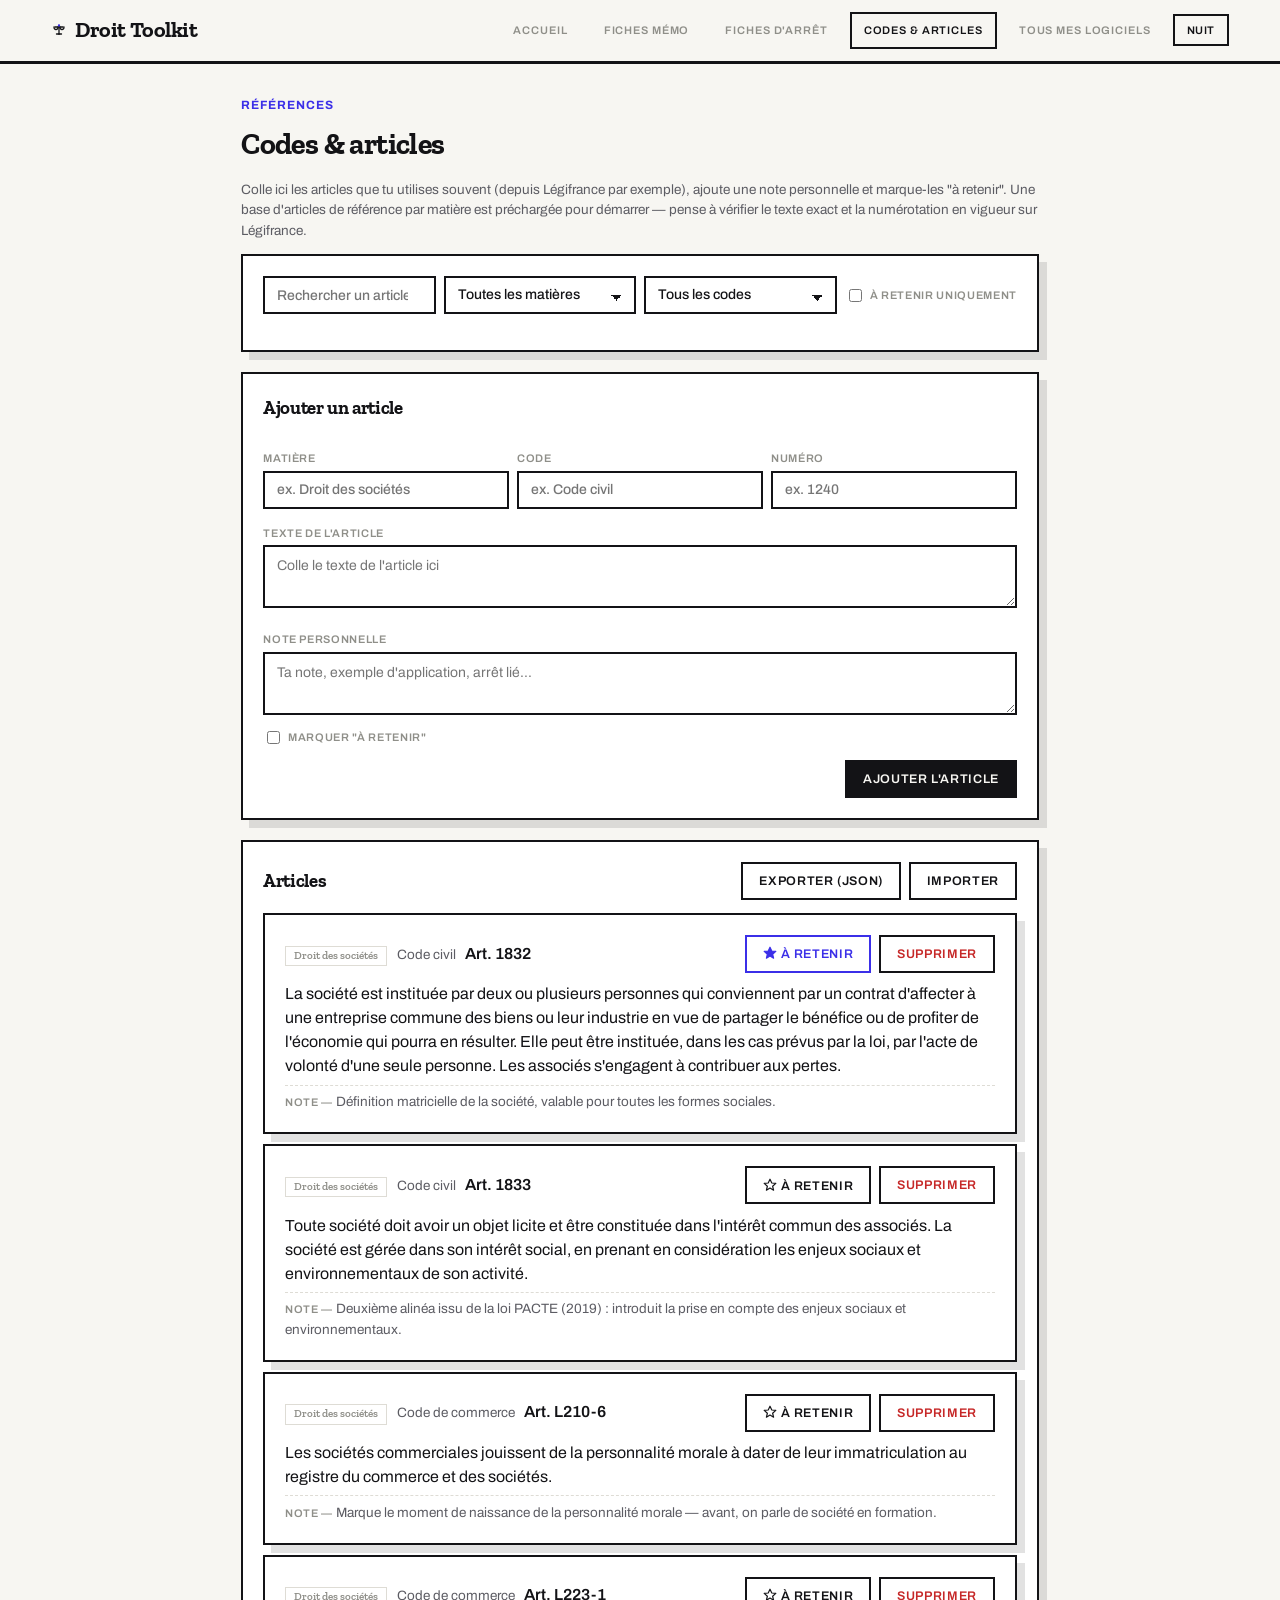
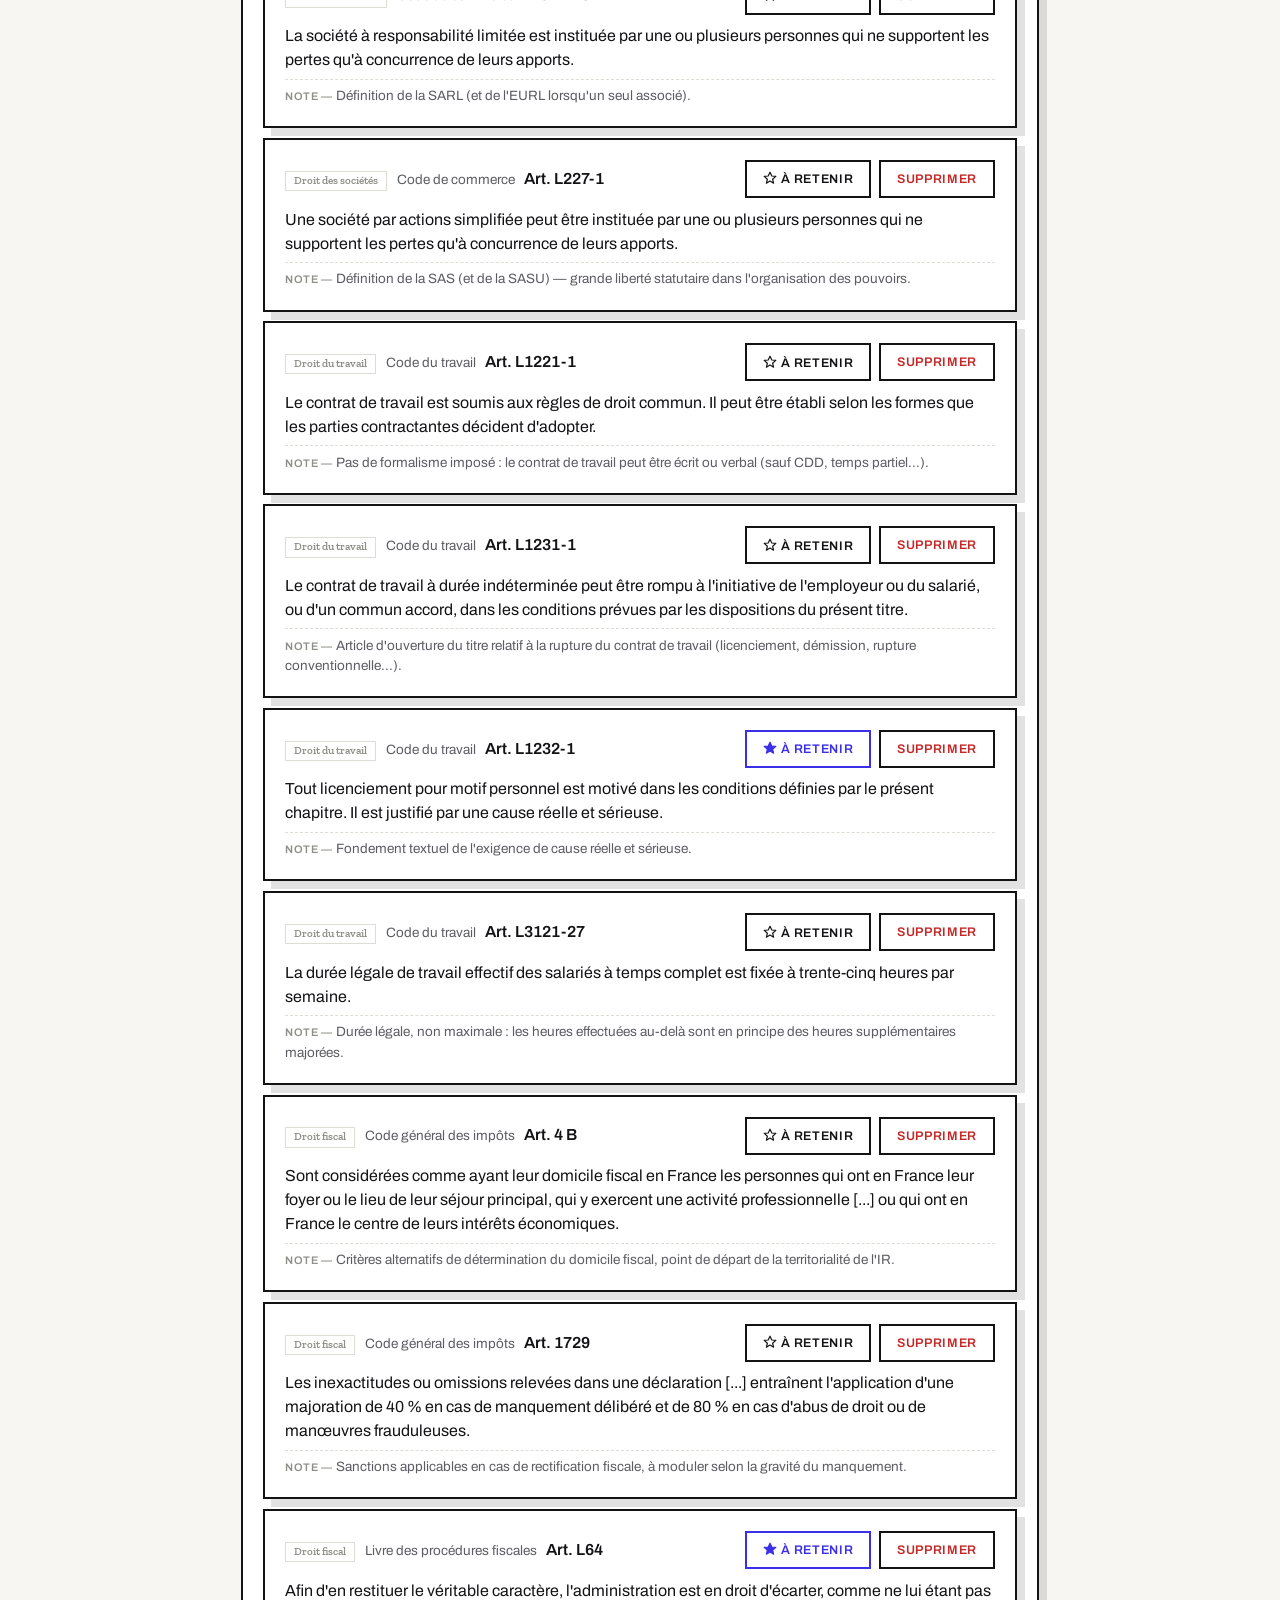
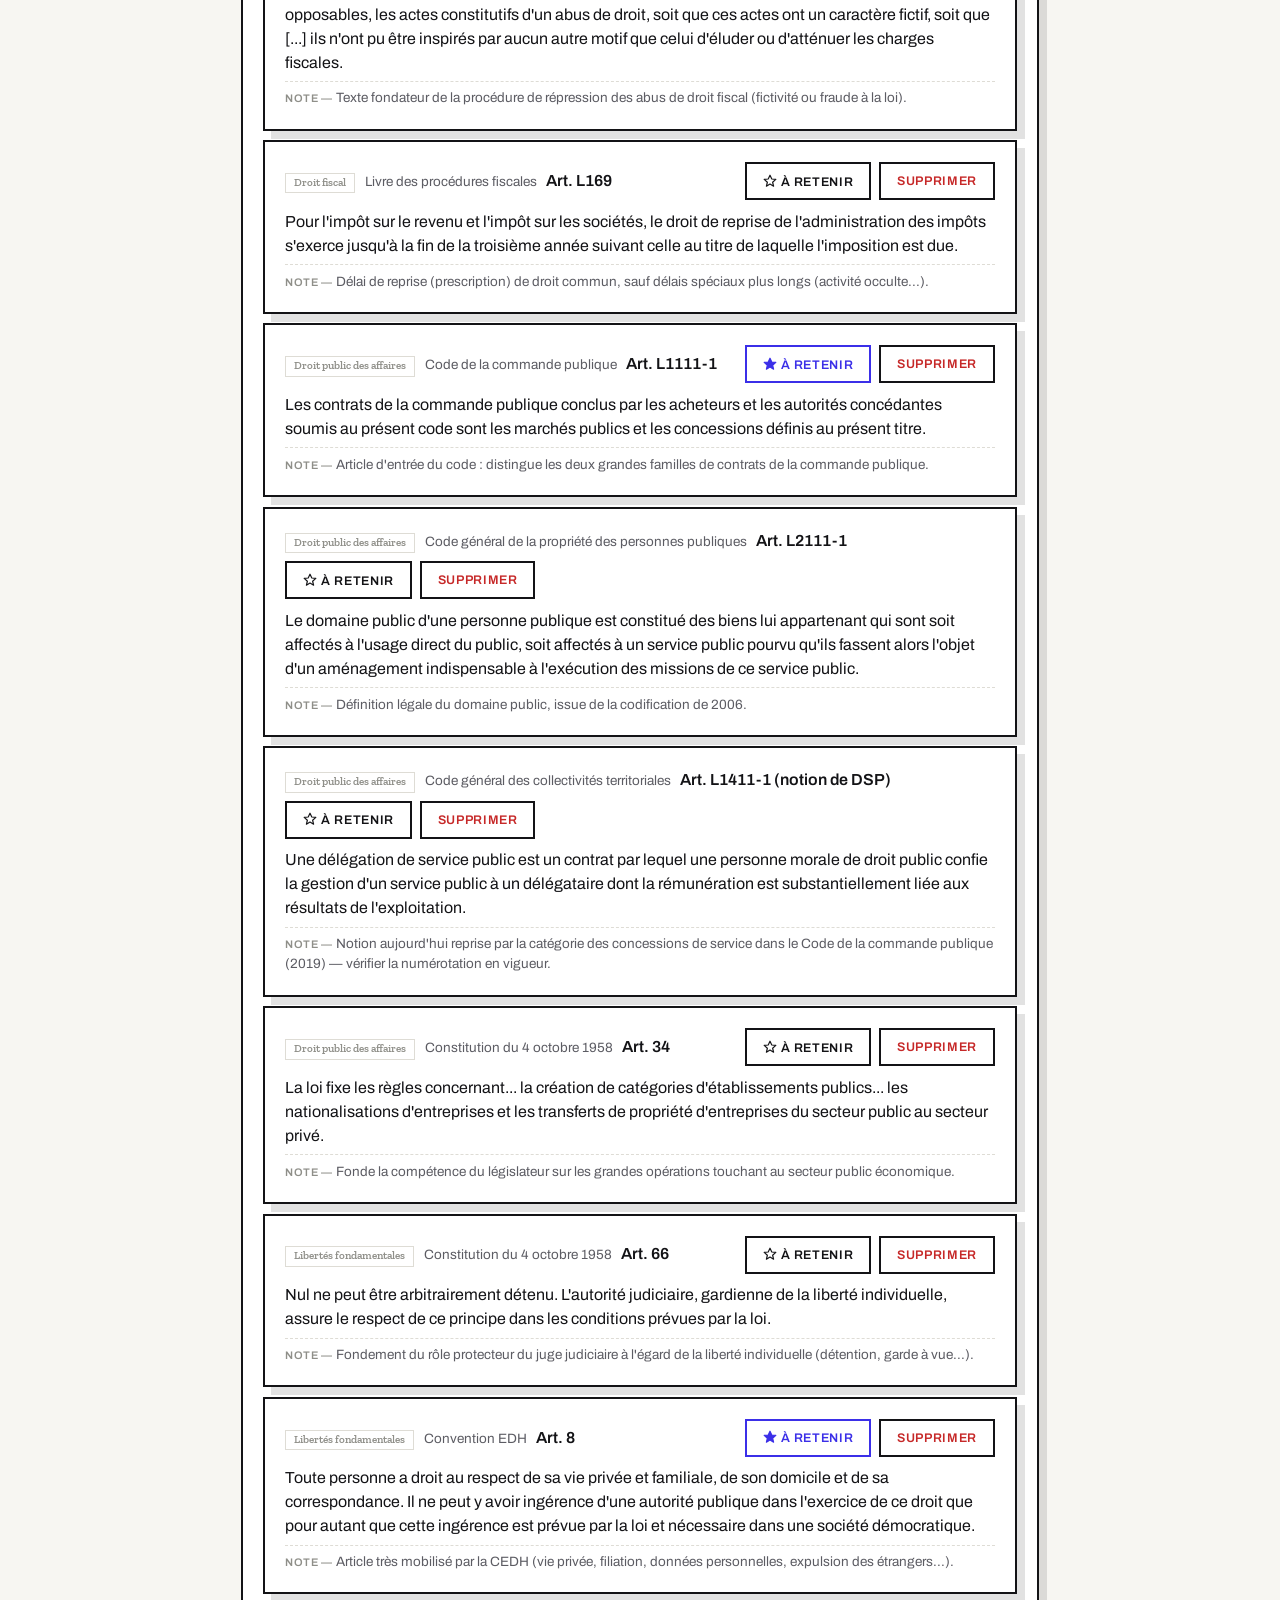
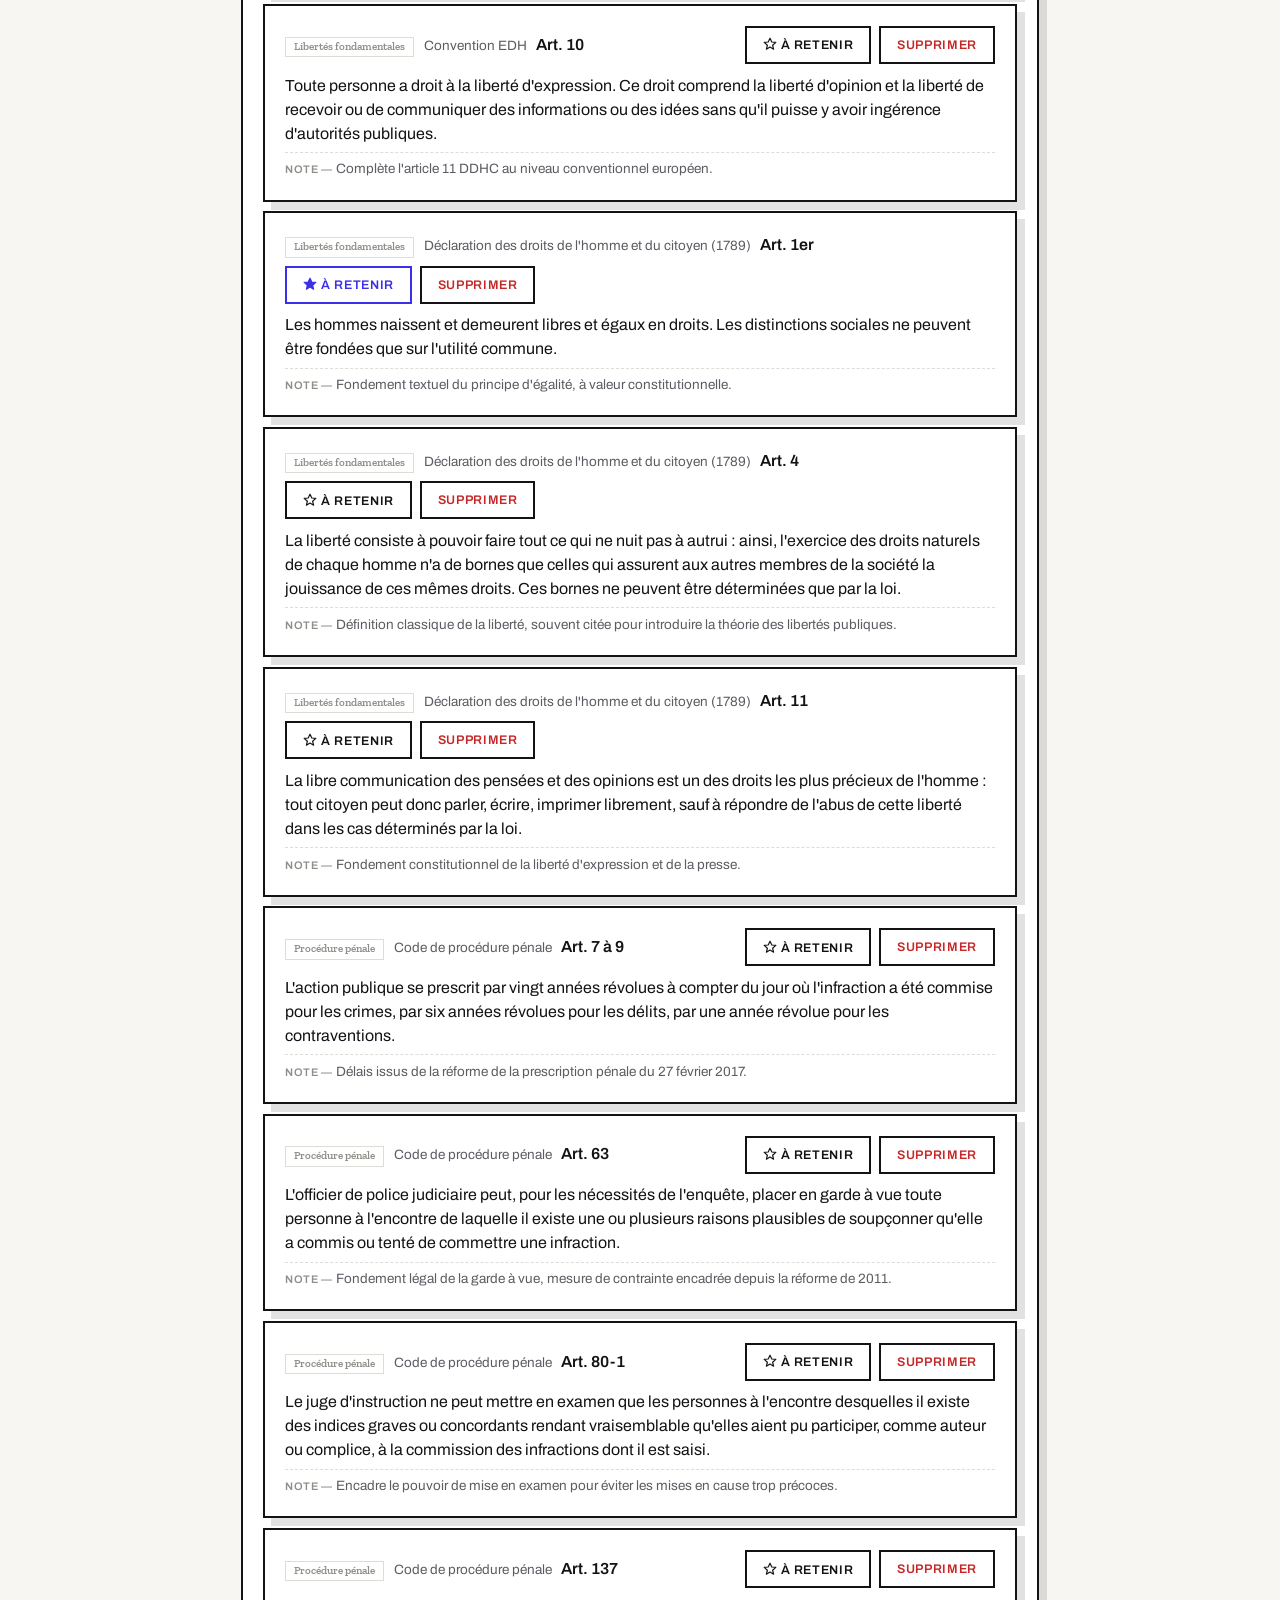
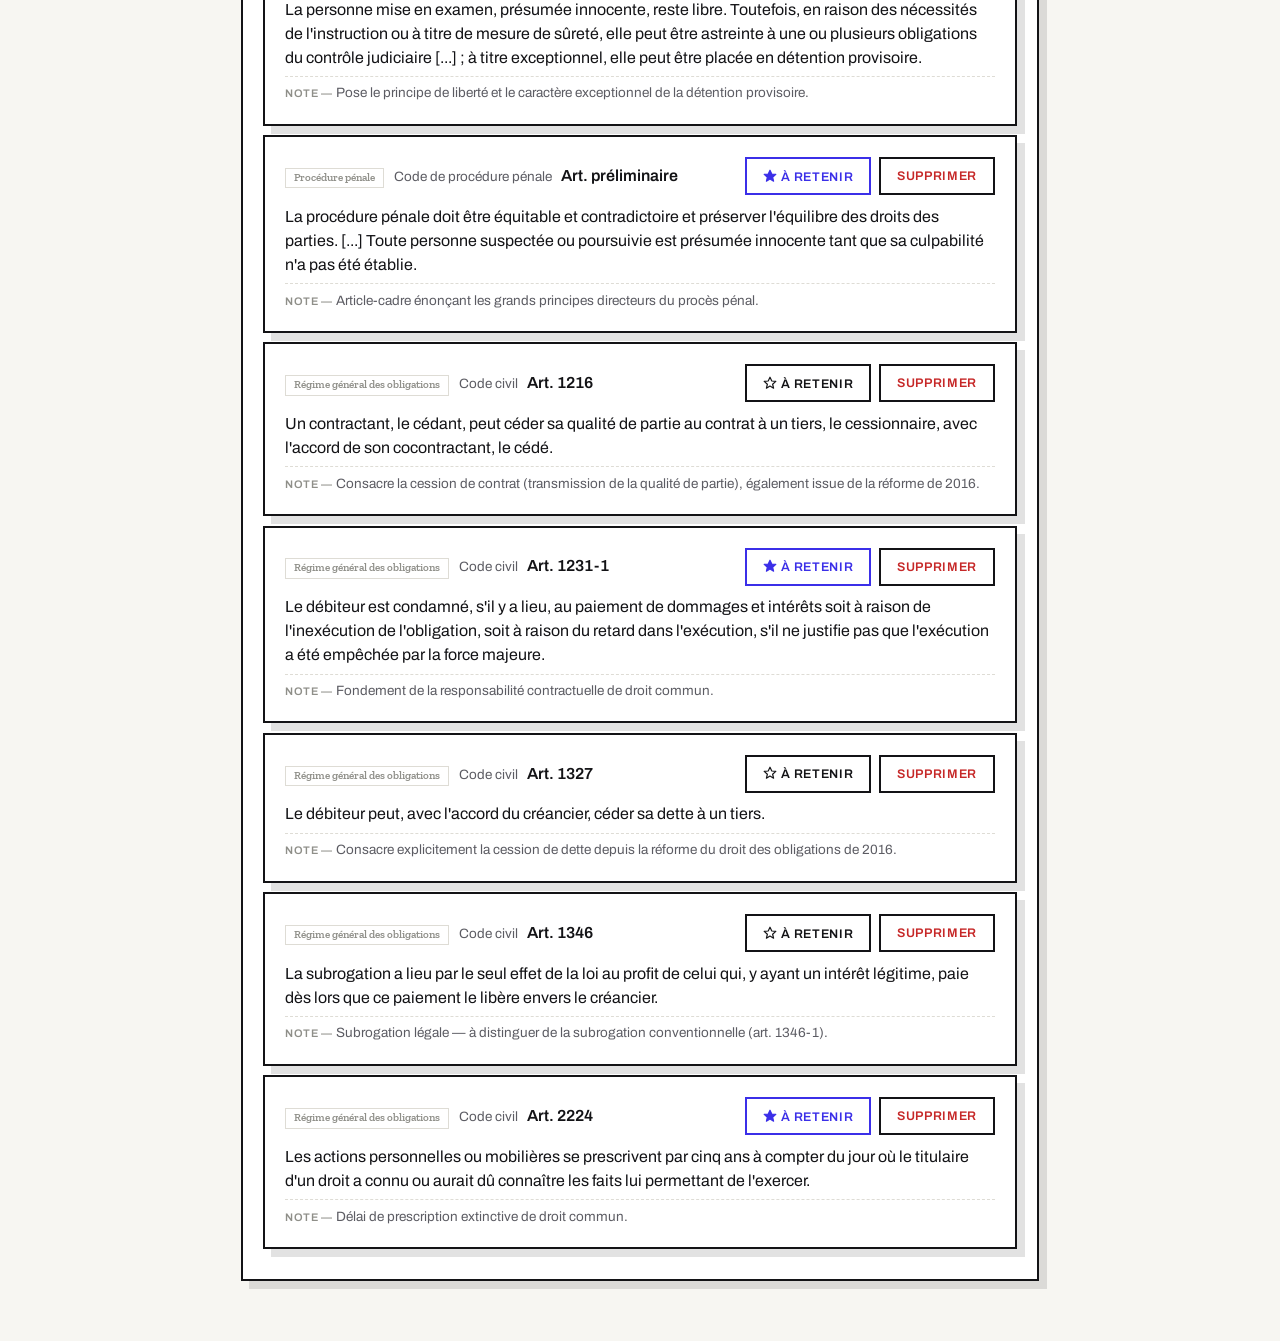
==== codes.html @ 86f628ca "Site statique des outils juridiques (PWA installable) Version web des 6 outils, pensée pour l'ajout " ====
<!doctype html>
<html lang="fr">
<head>
<meta charset="UTF-8">
<title>Codes &amp; articles — Droit Toolkit</title>
<meta name="viewport" content="width=device-width, initial-scale=1">
<link rel="apple-touch-icon" href="icons/icon-180.png">
<meta name="apple-mobile-web-app-capable" content="yes">
<meta name="apple-mobile-web-app-status-bar-style" content="black-translucent">
<meta name="mobile-web-app-capable" content="yes">
<meta name="theme-color" content="#131316">
<link rel="preconnect" href="https://fonts.googleapis.com">
<link rel="preconnect" href="https://fonts.gstatic.com" crossorigin>
<link href="https://fonts.googleapis.com/css2?family=Archivo:wght@400;500;600;700&family=Zilla+Slab:wght@400;500;600;700&display=swap" rel="stylesheet">
<link rel="icon" type="image/svg+xml" href="data:image/svg+xml,%3Csvg%20xmlns%3D%22http%3A%2F%2Fwww.w3.org%2F2000%2Fsvg%22%20viewBox%3D%220%200%2032%2032%22%3E%3Crect%20width%3D%2232%22%20height%3D%2232%22%20rx%3D%228%22%20fill%3D%22%23131316%22%2F%3E%3Cg%20stroke%3D%22%23F7F6F2%22%20stroke-width%3D%221.6%22%20stroke-linecap%3D%22round%22%20fill%3D%22none%22%3E%3Cline%20x1%3D%2216%22%20y1%3D%227%22%20x2%3D%2216%22%20y2%3D%2224%22%2F%3E%3Cline%20x1%3D%228%22%20y1%3D%2210%22%20x2%3D%2224%22%20y2%3D%2210%22%2F%3E%3Cline%20x1%3D%2216%22%20y1%3D%2224%22%20x2%3D%2211%22%20y2%3D%2224%22%2F%3E%3Cline%20x1%3D%2216%22%20y1%3D%2224%22%20x2%3D%2221%22%20y2%3D%2224%22%2F%3E%3Cpath%20d%3D%22M6%2010a4%205%200%200%200%208%200%22%2F%3E%3Cpath%20d%3D%22M18%2010a4%205%200%200%200%208%200%22%2F%3E%3C%2Fg%3E%3Ccircle%20cx%3D%2216%22%20cy%3D%227%22%20r%3D%221.6%22%20fill%3D%22%233B2FE8%22%2F%3E%3C%2Fsvg%3E">
<link rel="stylesheet" href="style.css">
</head>
<body>
<script src="theme.js"></script>
<header class="topnav">
  <a class="brand" href="index.html"><span class="brand-mark" aria-hidden="true"><svg width="16" height="16" viewBox="0 0 32 32"><line x1="16" y1="7" x2="16" y2="24" stroke="currentColor" stroke-width="2.6" stroke-linecap="round"/><line x1="8" y1="10" x2="24" y2="10" stroke="currentColor" stroke-width="2.6" stroke-linecap="round"/><line x1="16" y1="24" x2="11" y2="24" stroke="currentColor" stroke-width="2.6" stroke-linecap="round"/><line x1="16" y1="24" x2="21" y2="24" stroke="currentColor" stroke-width="2.6" stroke-linecap="round"/><path d="M6 10a4 5 0 0 0 8 0" stroke="currentColor" stroke-width="2.6" stroke-linecap="round" fill="none"/><path d="M18 10a4 5 0 0 0 8 0" stroke="currentColor" stroke-width="2.6" stroke-linecap="round" fill="none"/><circle cx="16" cy="7" r="2.3" fill="rgb(59,47,232)"/></svg></span>Droit Toolkit</a>
  <nav>
    <a href="index.html">Accueil</a>
    <a href="flashcards.html">Fiches mémo</a>
    <a href="fiches-arret.html">Fiches d'arrêt</a>
    <a href="codes.html" class="active">Codes &amp; articles</a>
    <a href="Hub.html">Tous mes logiciels</a>
    <button id="theme-toggle" aria-pressed="false">Nuit</button>
  </nav>
</header>
<main>
  <p class="eyebrow">Références</p>
  <h1>Codes &amp; articles</h1>
  <p class="muted">Colle ici les articles que tu utilises souvent (depuis Légifrance par exemple), ajoute une note personnelle et marque-les "à retenir". Une base d'articles de référence par matière est préchargée pour démarrer — pense à vérifier le texte exact et la numérotation en vigueur sur Légifrance.</p>

  <div class="card">
    <div class="toolbar">
      <input type="search" id="searchBox" placeholder="Rechercher un article, un numéro, une note...">
      <select id="filterMatiere"><option value="">Toutes les matières</option></select>
      <select id="filterCode"><option value="">Tous les codes</option></select>
      <label style="display:flex; align-items:center; gap:0.3rem; margin:0;">
        <input type="checkbox" id="filterStar" style="width:auto;"> À retenir uniquement
      </label>
    </div>
  </div>

  <div class="card">
    <h3>Ajouter un article</h3>
    <div class="row">
      <div style="flex:1; min-width:180px;">
        <label for="fMatiere">Matière</label>
        <input type="text" id="fMatiere" list="matiereList" placeholder="ex. Droit des sociétés">
        <datalist id="matiereList"></datalist>
      </div>
      <div style="flex:1; min-width:180px;">
        <label for="fCode">Code</label>
        <input type="text" id="fCode" list="codeList" placeholder="ex. Code civil">
        <datalist id="codeList"></datalist>
      </div>
      <div style="flex:1; min-width:120px;">
        <label for="fNumero">Numéro</label>
        <input type="text" id="fNumero" placeholder="ex. 1240">
      </div>
    </div>
    <label for="fTexte">Texte de l'article</label>
    <textarea id="fTexte" placeholder="Colle le texte de l'article ici"></textarea>
    <label for="fNote">Note personnelle</label>
    <textarea id="fNote" placeholder="Ta note, exemple d'application, arrêt lié..."></textarea>
    <div class="row" style="margin-top:0.4rem;">
      <label style="display:flex; align-items:center; gap:0.3rem; margin:0;">
        <input type="checkbox" id="fStar" style="width:auto;"> Marquer "à retenir"
      </label>
    </div>
    <div class="row end" style="margin-top:0.8rem;">
      <button id="addBtn" class="primary">Ajouter l'article</button>
    </div>
  </div>

  <div class="card">
    <div class="row between">
      <h3 style="margin:0;">Articles</h3>
      <div class="row">
        <button id="exportBtn">Exporter (JSON)</button>
        <button id="importBtn">Importer</button>
        <input type="file" id="importFile" accept="application/json" style="display:none;">
      </div>
    </div>
    <div id="articleList" style="margin-top:0.8rem;"></div>
  </div>
</main>

<script>
const STORAGE_KEY = "droit_codes";

function mkSeedArticle(matiere, code, numero, texte, note, star) {
  return { matiere, code, numero, texte, note, star: !!star };
}

const SEED = [
// Droit public des affaires
mkSeedArticle("Droit public des affaires", "Constitution du 4 octobre 1958", "34",
  "La loi fixe les règles concernant... la création de catégories d'établissements publics... les nationalisations d'entreprises et les transferts de propriété d'entreprises du secteur public au secteur privé.",
  "Fonde la compétence du législateur sur les grandes opérations touchant au secteur public économique.", false),
mkSeedArticle("Droit public des affaires", "Code de la commande publique", "L1111-1",
  "Les contrats de la commande publique conclus par les acheteurs et les autorités concédantes soumis au présent code sont les marchés publics et les concessions définis au présent titre.",
  "Article d'entrée du code : distingue les deux grandes familles de contrats de la commande publique.", true),
mkSeedArticle("Droit public des affaires", "Code général des collectivités territoriales", "L1411-1 (notion de DSP)",
  "Une délégation de service public est un contrat par lequel une personne morale de droit public confie la gestion d'un service public à un délégataire dont la rémunération est substantiellement liée aux résultats de l'exploitation.",
  "Notion aujourd'hui reprise par la catégorie des concessions de service dans le Code de la commande publique (2019) — vérifier la numérotation en vigueur.", false),
mkSeedArticle("Droit public des affaires", "Code général de la propriété des personnes publiques", "L2111-1",
  "Le domaine public d'une personne publique est constitué des biens lui appartenant qui sont soit affectés à l'usage direct du public, soit affectés à un service public pourvu qu'ils fassent alors l'objet d'un aménagement indispensable à l'exécution des missions de ce service public.",
  "Définition légale du domaine public, issue de la codification de 2006.", false),

// Droit des sociétés
mkSeedArticle("Droit des sociétés", "Code civil", "1832",
  "La société est instituée par deux ou plusieurs personnes qui conviennent par un contrat d'affecter à une entreprise commune des biens ou leur industrie en vue de partager le bénéfice ou de profiter de l'économie qui pourra en résulter. Elle peut être instituée, dans les cas prévus par la loi, par l'acte de volonté d'une seule personne. Les associés s'engagent à contribuer aux pertes.",
  "Définition matricielle de la société, valable pour toutes les formes sociales.", true),
mkSeedArticle("Droit des sociétés", "Code civil", "1833",
  "Toute société doit avoir un objet licite et être constituée dans l'intérêt commun des associés. La société est gérée dans son intérêt social, en prenant en considération les enjeux sociaux et environnementaux de son activité.",
  "Deuxième alinéa issu de la loi PACTE (2019) : introduit la prise en compte des enjeux sociaux et environnementaux.", false),
mkSeedArticle("Droit des sociétés", "Code de commerce", "L210-6",
  "Les sociétés commerciales jouissent de la personnalité morale à dater de leur immatriculation au registre du commerce et des sociétés.",
  "Marque le moment de naissance de la personnalité morale — avant, on parle de société en formation.", false),
mkSeedArticle("Droit des sociétés", "Code de commerce", "L223-1",
  "La société à responsabilité limitée est instituée par une ou plusieurs personnes qui ne supportent les pertes qu'à concurrence de leurs apports.",
  "Définition de la SARL (et de l'EURL lorsqu'un seul associé).", false),
mkSeedArticle("Droit des sociétés", "Code de commerce", "L227-1",
  "Une société par actions simplifiée peut être instituée par une ou plusieurs personnes qui ne supportent les pertes qu'à concurrence de leurs apports.",
  "Définition de la SAS (et de la SASU) — grande liberté statutaire dans l'organisation des pouvoirs.", false),

// Droit du travail
mkSeedArticle("Droit du travail", "Code du travail", "L1221-1",
  "Le contrat de travail est soumis aux règles de droit commun. Il peut être établi selon les formes que les parties contractantes décident d'adopter.",
  "Pas de formalisme imposé : le contrat de travail peut être écrit ou verbal (sauf CDD, temps partiel...).", false),
mkSeedArticle("Droit du travail", "Code du travail", "L1231-1",
  "Le contrat de travail à durée indéterminée peut être rompu à l'initiative de l'employeur ou du salarié, ou d'un commun accord, dans les conditions prévues par les dispositions du présent titre.",
  "Article d'ouverture du titre relatif à la rupture du contrat de travail (licenciement, démission, rupture conventionnelle...).", false),
mkSeedArticle("Droit du travail", "Code du travail", "L1232-1",
  "Tout licenciement pour motif personnel est motivé dans les conditions définies par le présent chapitre. Il est justifié par une cause réelle et sérieuse.",
  "Fondement textuel de l'exigence de cause réelle et sérieuse.", true),
mkSeedArticle("Droit du travail", "Code du travail", "L3121-27",
  "La durée légale de travail effectif des salariés à temps complet est fixée à trente-cinq heures par semaine.",
  "Durée légale, non maximale : les heures effectuées au-delà sont en principe des heures supplémentaires majorées.", false),

// Libertés fondamentales
mkSeedArticle("Libertés fondamentales", "Déclaration des droits de l'homme et du citoyen (1789)", "1er",
  "Les hommes naissent et demeurent libres et égaux en droits. Les distinctions sociales ne peuvent être fondées que sur l'utilité commune.",
  "Fondement textuel du principe d'égalité, à valeur constitutionnelle.", true),
mkSeedArticle("Libertés fondamentales", "Déclaration des droits de l'homme et du citoyen (1789)", "4",
  "La liberté consiste à pouvoir faire tout ce qui ne nuit pas à autrui : ainsi, l'exercice des droits naturels de chaque homme n'a de bornes que celles qui assurent aux autres membres de la société la jouissance de ces mêmes droits. Ces bornes ne peuvent être déterminées que par la loi.",
  "Définition classique de la liberté, souvent citée pour introduire la théorie des libertés publiques.", false),
mkSeedArticle("Libertés fondamentales", "Déclaration des droits de l'homme et du citoyen (1789)", "11",
  "La libre communication des pensées et des opinions est un des droits les plus précieux de l'homme : tout citoyen peut donc parler, écrire, imprimer librement, sauf à répondre de l'abus de cette liberté dans les cas déterminés par la loi.",
  "Fondement constitutionnel de la liberté d'expression et de la presse.", false),
mkSeedArticle("Libertés fondamentales", "Convention EDH", "8",
  "Toute personne a droit au respect de sa vie privée et familiale, de son domicile et de sa correspondance. Il ne peut y avoir ingérence d'une autorité publique dans l'exercice de ce droit que pour autant que cette ingérence est prévue par la loi et nécessaire dans une société démocratique.",
  "Article très mobilisé par la CEDH (vie privée, filiation, données personnelles, expulsion des étrangers...).", true),
mkSeedArticle("Libertés fondamentales", "Convention EDH", "10",
  "Toute personne a droit à la liberté d'expression. Ce droit comprend la liberté d'opinion et la liberté de recevoir ou de communiquer des informations ou des idées sans qu'il puisse y avoir ingérence d'autorités publiques.",
  "Complète l'article 11 DDHC au niveau conventionnel européen.", false),
mkSeedArticle("Libertés fondamentales", "Constitution du 4 octobre 1958", "66",
  "Nul ne peut être arbitrairement détenu. L'autorité judiciaire, gardienne de la liberté individuelle, assure le respect de ce principe dans les conditions prévues par la loi.",
  "Fondement du rôle protecteur du juge judiciaire à l'égard de la liberté individuelle (détention, garde à vue...).", false),

// Procédure pénale
mkSeedArticle("Procédure pénale", "Code de procédure pénale", "préliminaire",
  "La procédure pénale doit être équitable et contradictoire et préserver l'équilibre des droits des parties. [...] Toute personne suspectée ou poursuivie est présumée innocente tant que sa culpabilité n'a pas été établie.",
  "Article-cadre énonçant les grands principes directeurs du procès pénal.", true),
mkSeedArticle("Procédure pénale", "Code de procédure pénale", "63",
  "L'officier de police judiciaire peut, pour les nécessités de l'enquête, placer en garde à vue toute personne à l'encontre de laquelle il existe une ou plusieurs raisons plausibles de soupçonner qu'elle a commis ou tenté de commettre une infraction.",
  "Fondement légal de la garde à vue, mesure de contrainte encadrée depuis la réforme de 2011.", false),
mkSeedArticle("Procédure pénale", "Code de procédure pénale", "80-1",
  "Le juge d'instruction ne peut mettre en examen que les personnes à l'encontre desquelles il existe des indices graves ou concordants rendant vraisemblable qu'elles aient pu participer, comme auteur ou complice, à la commission des infractions dont il est saisi.",
  "Encadre le pouvoir de mise en examen pour éviter les mises en cause trop précoces.", false),
mkSeedArticle("Procédure pénale", "Code de procédure pénale", "137",
  "La personne mise en examen, présumée innocente, reste libre. Toutefois, en raison des nécessités de l'instruction ou à titre de mesure de sûreté, elle peut être astreinte à une ou plusieurs obligations du contrôle judiciaire [...] ; à titre exceptionnel, elle peut être placée en détention provisoire.",
  "Pose le principe de liberté et le caractère exceptionnel de la détention provisoire.", false),
mkSeedArticle("Procédure pénale", "Code de procédure pénale", "7 à 9",
  "L'action publique se prescrit par vingt années révolues à compter du jour où l'infraction a été commise pour les crimes, par six années révolues pour les délits, par une année révolue pour les contraventions.",
  "Délais issus de la réforme de la prescription pénale du 27 février 2017.", false),

// Droit fiscal
mkSeedArticle("Droit fiscal", "Livre des procédures fiscales", "L64",
  "Afin d'en restituer le véritable caractère, l'administration est en droit d'écarter, comme ne lui étant pas opposables, les actes constitutifs d'un abus de droit, soit que ces actes ont un caractère fictif, soit que [...] ils n'ont pu être inspirés par aucun autre motif que celui d'éluder ou d'atténuer les charges fiscales.",
  "Texte fondateur de la procédure de répression des abus de droit fiscal (fictivité ou fraude à la loi).", true),
mkSeedArticle("Droit fiscal", "Code général des impôts", "1729",
  "Les inexactitudes ou omissions relevées dans une déclaration [...] entraînent l'application d'une majoration de 40 % en cas de manquement délibéré et de 80 % en cas d'abus de droit ou de manœuvres frauduleuses.",
  "Sanctions applicables en cas de rectification fiscale, à moduler selon la gravité du manquement.", false),
mkSeedArticle("Droit fiscal", "Livre des procédures fiscales", "L169",
  "Pour l'impôt sur le revenu et l'impôt sur les sociétés, le droit de reprise de l'administration des impôts s'exerce jusqu'à la fin de la troisième année suivant celle au titre de laquelle l'imposition est due.",
  "Délai de reprise (prescription) de droit commun, sauf délais spéciaux plus longs (activité occulte...).", false),
mkSeedArticle("Droit fiscal", "Code général des impôts", "4 B",
  "Sont considérées comme ayant leur domicile fiscal en France les personnes qui ont en France leur foyer ou le lieu de leur séjour principal, qui y exercent une activité professionnelle [...] ou qui ont en France le centre de leurs intérêts économiques.",
  "Critères alternatifs de détermination du domicile fiscal, point de départ de la territorialité de l'IR.", false),

// Régime général des obligations
mkSeedArticle("Régime général des obligations", "Code civil", "1231-1",
  "Le débiteur est condamné, s'il y a lieu, au paiement de dommages et intérêts soit à raison de l'inexécution de l'obligation, soit à raison du retard dans l'exécution, s'il ne justifie pas que l'exécution a été empêchée par la force majeure.",
  "Fondement de la responsabilité contractuelle de droit commun.", true),
mkSeedArticle("Régime général des obligations", "Code civil", "1346",
  "La subrogation a lieu par le seul effet de la loi au profit de celui qui, y ayant un intérêt légitime, paie dès lors que ce paiement le libère envers le créancier.",
  "Subrogation légale — à distinguer de la subrogation conventionnelle (art. 1346-1).", false),
mkSeedArticle("Régime général des obligations", "Code civil", "1327",
  "Le débiteur peut, avec l'accord du créancier, céder sa dette à un tiers.",
  "Consacre explicitement la cession de dette depuis la réforme du droit des obligations de 2016.", false),
mkSeedArticle("Régime général des obligations", "Code civil", "2224",
  "Les actions personnelles ou mobilières se prescrivent par cinq ans à compter du jour où le titulaire d'un droit a connu ou aurait dû connaître les faits lui permettant de l'exercer.",
  "Délai de prescription extinctive de droit commun.", true),
mkSeedArticle("Régime général des obligations", "Code civil", "1216",
  "Un contractant, le cédant, peut céder sa qualité de partie au contrat à un tiers, le cessionnaire, avec l'accord de son cocontractant, le cédé.",
  "Consacre la cession de contrat (transmission de la qualité de partie), également issue de la réforme de 2016.", false),
].map((a, i) => Object.assign({ id: "seed-art-" + i }, a));

const OBSOLETE_SEED_IDS = new Set(["seed-1", "seed-2"]); // ancien jeu d'exemple (Code civil 1240/1103)

function loadArticles() {
  let existing = [];
  try { existing = JSON.parse(localStorage.getItem(STORAGE_KEY)) || []; }
  catch { existing = []; }
  existing = existing.filter(a => !OBSOLETE_SEED_IDS.has(a.id));
  const existingIds = new Set(existing.map(a => a.id));
  const missing = SEED.filter(a => !existingIds.has(a.id));
  return existing.concat(missing);
}
function saveArticles(list) {
  localStorage.setItem(STORAGE_KEY, JSON.stringify(list));
}

let articles = loadArticles();
saveArticles(articles);

function escapeHtml(s) {
  return String(s || "").replace(/[&<>"']/g, c => ({"&":"&amp;","<":"&lt;",">":"&gt;",'"':"&quot;","'":"&#39;"}[c]));
}

function highlight(text, term) {
  const escaped = escapeHtml(text);
  if (!term) return escaped;
  const re = new RegExp("(" + term.replace(/[.*+?^${}()|[\]\\]/g, "\\$&") + ")", "ig");
  return escaped.replace(re, "<mark>$1</mark>");
}

function refreshCodeOptions() {
  const codes = [...new Set(articles.map(a => a.code).filter(Boolean))].sort();
  document.getElementById("codeList").innerHTML = codes.map(c => `<option value="${escapeHtml(c)}">`).join("");
  const sel = document.getElementById("filterCode");
  const cur = sel.value;
  sel.innerHTML = '<option value="">Tous les codes</option>' + codes.map(c => `<option value="${escapeHtml(c)}">${escapeHtml(c)}</option>`).join("");
  sel.value = cur;

  const matieres = [...new Set(articles.map(a => a.matiere).filter(Boolean))].sort();
  document.getElementById("matiereList").innerHTML = matieres.map(m => `<option value="${escapeHtml(m)}">`).join("");
  const selM = document.getElementById("filterMatiere");
  const curM = selM.value;
  selM.innerHTML = '<option value="">Toutes les matières</option>' + matieres.map(m => `<option value="${escapeHtml(m)}">${escapeHtml(m)}</option>`).join("");
  selM.value = curM;
}

document.getElementById("addBtn").addEventListener("click", () => {
  const matiere = document.getElementById("fMatiere").value.trim();
  const code = document.getElementById("fCode").value.trim();
  const numero = document.getElementById("fNumero").value.trim();
  const texte = document.getElementById("fTexte").value.trim();
  if (!code || !numero || !texte) { alert("Merci de remplir le code, le numéro et le texte."); return; }
  articles.push({
    id: crypto.randomUUID(),
    matiere, code, numero, texte,
    note: document.getElementById("fNote").value.trim(),
    star: document.getElementById("fStar").checked
  });
  saveArticles(articles);
  document.getElementById("fNumero").value = "";
  document.getElementById("fTexte").value = "";
  document.getElementById("fNote").value = "";
  document.getElementById("fStar").checked = false;
  refreshCodeOptions();
  renderList();
});

function toggleStar(id) {
  const a = articles.find(x => x.id === id);
  if (a) { a.star = !a.star; saveArticles(articles); renderList(); }
}

function deleteArticle(id) {
  if (!confirm("Supprimer cet article ?")) return;
  articles = articles.filter(a => a.id !== id);
  saveArticles(articles);
  refreshCodeOptions();
  renderList();
}

function renderList() {
  const search = document.getElementById("searchBox").value.trim().toLowerCase();
  const codeFilter = document.getElementById("filterCode").value;
  const matiereFilter = document.getElementById("filterMatiere").value;
  const starOnly = document.getElementById("filterStar").checked;
  const list = document.getElementById("articleList");

  let filtered = articles.filter(a => {
    if (codeFilter && a.code !== codeFilter) return false;
    if (matiereFilter && a.matiere !== matiereFilter) return false;
    if (starOnly && !a.star) return false;
    if (search) {
      const hay = (a.matiere + " " + a.code + " " + a.numero + " " + a.texte + " " + a.note).toLowerCase();
      if (!hay.includes(search)) return false;
    }
    return true;
  });

  filtered.sort((a, b) => (a.matiere || "").localeCompare(b.matiere || "") || (a.code || "").localeCompare(b.code || "") || (a.numero || "").localeCompare(b.numero || "", undefined, {numeric:true}));

  if (filtered.length === 0) {
    list.innerHTML = '<div class="empty-state">Aucun article. Ajoutes-en un ci-dessus.</div>';
    return;
  }

  list.innerHTML = filtered.map(a => `
    <div class="card" style="margin-bottom:0.6rem;">
      <div class="row between">
        <div>
          ${a.matiere ? `<span class="badge">${escapeHtml(a.matiere)}</span>` : ""}
          <span class="muted" style="margin-left:0.4rem;">${escapeHtml(a.code)}</span>
          <strong style="margin-left:0.4rem;">Art. ${escapeHtml(a.numero)}</strong>
        </div>
        <div class="row">
          <button onclick="toggleStar('${a.id}')" title="À retenir" style="${a.star ? "color:rgb(var(--acc));border-color:rgb(var(--acc));" : ""}">
            <svg width="14" height="14" viewBox="0 0 24 24" style="vertical-align:-2px; margin-right:4px;" fill="${a.star ? "currentColor" : "none"}" stroke="currentColor" stroke-width="2" stroke-linejoin="round"><polygon points="12 2 15.09 8.63 22 9.27 16.5 14.14 18.18 21 12 17.27 5.82 21 7.5 14.14 2 9.27 8.91 8.63"/></svg>À retenir
          </button>
          <button class="danger" onclick="deleteArticle('${a.id}')">Supprimer</button>
        </div>
      </div>
      <p style="margin:0.6rem 0 0.2rem;">${highlight(a.texte, search)}</p>
      ${a.note ? `<p class="muted" style="margin:0.4rem 0 0; padding-top:0.4rem; border-top:1px dashed var(--filet);"><strong style="text-transform:uppercase; font-size:11px; letter-spacing:.05em; color:var(--gris);">Note —</strong> ${highlight(a.note, search)}</p>` : ""}
    </div>
  `).join("");
}

document.getElementById("searchBox").addEventListener("input", renderList);
document.getElementById("filterCode").addEventListener("change", renderList);
document.getElementById("filterMatiere").addEventListener("change", renderList);
document.getElementById("filterStar").addEventListener("change", renderList);

document.getElementById("exportBtn").addEventListener("click", () => {
  const blob = new Blob([JSON.stringify(articles, null, 2)], { type: "application/json" });
  const a = document.createElement("a");
  a.href = URL.createObjectURL(blob);
  a.download = "codes-articles-" + new Date().toISOString().slice(0,10) + ".json";
  a.click();
});

document.getElementById("importBtn").addEventListener("click", () => document.getElementById("importFile").click());
document.getElementById("importFile").addEventListener("change", (e) => {
  const file = e.target.files[0];
  if (!file) return;
  const reader = new FileReader();
  reader.onload = () => {
    try {
      const imported = JSON.parse(reader.result);
      if (!Array.isArray(imported)) throw new Error("format invalide");
      const existingIds = new Set(articles.map(a => a.id));
      let added = 0;
      imported.forEach(a => {
        if (a && a.code && a.numero && !existingIds.has(a.id)) {
          articles.push(Object.assign({ id: crypto.randomUUID() }, a));
          added++;
        }
      });
      saveArticles(articles);
      refreshCodeOptions();
      renderList();
      alert(added + " article(s) importé(s).");
    } catch (err) {
      alert("Fichier invalide : " + err.message);
    }
  };
  reader.readAsText(file);
  e.target.value = "";
});

refreshCodeOptions();
renderList();
</script>
</body>
</html>
---- style.css ----
/* ═════════════════════════════════════════════════════════════════════
   Charte graphique Quantième — voir CHARTE-GRAPHIQUE.md
   Aplats francs, coins vifs (aucun border-radius), ombres plates décalées,
   mode sombre en bascule explicite (classe body.sombre, jamais automatique).
   ═════════════════════════════════════════════════════════════════════ */
:root{
  --fond:   #F7F6F2;
  --encre:  #131316;
  --encre-2:#5C5C63;
  --gris:   #8F8F89;
  --filet:  #DEDCD5;
  --carte:  #FFFFFF;
  --alerte: #C62828;
  --succes: #0A7B48;
  --acc: 59,47,232;

  --ech: 1;

  --e1:4px;  --e2:8px;  --e3:12px; --e4:16px;
  --e5:20px; --e6:24px; --e7:32px; --e8:40px;

  --pad-col: 20px;
  --gap: var(--e1);
  --pad: clamp(20px,4vw,64px);
  --h-ctrl: 38px;

  --ombre:       8px 8px 0 rgba(19,19,22,.12);
  --ombre-forte: 12px 12px 0 rgba(19,19,22,.16);

  --slab:"Zilla Slab",Georgia,serif;
  --sans:"Archivo",system-ui,sans-serif;
}

body.sombre{
  --fond:   #131316;
  --encre:  #F4F3EE;
  --encre-2:#A9A9A2;
  --gris:   #7C7C76;
  --filet:  #2C2C31;
  --carte:  #1C1C20;
}

*{box-sizing:border-box}
[hidden]{display:none!important}

body{
  margin:0;background:var(--fond);color:var(--encre);
  font-family:var(--sans);font-size:calc(16px * var(--ech));line-height:1.5;
  -webkit-font-smoothing:antialiased;
  transition:background .15s ease,color .15s ease;
}

::selection{background:var(--encre);color:var(--fond)}
button,input,select,textarea{font-family:inherit}
button,.badge,.tool-num{touch-action:manipulation}
b,strong{font-weight:600}

h1,h2,h3{font-family:var(--slab);font-weight:700;letter-spacing:-.02em;color:var(--encre);margin:0 0 var(--e3)}
h1{font-size:calc(30px * var(--ech))}

/* ═════════════════════════════════════════════════════════════════════
   BARRE SUPÉRIEURE
   ═════════════════════════════════════════════════════════════════════ */
header.topnav{
  display:flex;align-items:center;flex-wrap:wrap;gap:var(--e2) var(--e4);
  padding:var(--e3) var(--pad);border-bottom:3px solid var(--encre);
  background:var(--fond);
}
header.topnav a.brand{
  display:inline-flex;align-items:center;gap:var(--e2);
  font-family:var(--slab);font-weight:700;font-size:calc(22px * var(--ech));letter-spacing:-.02em;
  color:var(--encre);text-decoration:none;line-height:1;
}
header.topnav a.brand:hover{color:rgb(var(--acc))}
.brand-mark{display:inline-flex;align-items:center;justify-content:center;flex:none;color:inherit}
.brand-mark svg{display:block}

header.topnav nav{display:flex;gap:var(--e2);flex-wrap:wrap;margin-left:auto;align-items:center}
header.topnav nav a{
  font-size:calc(11px * var(--ech));font-weight:600;letter-spacing:.08em;text-transform:uppercase;
  color:var(--gris);text-decoration:none;padding:var(--e2) var(--e3);
  border:2px solid transparent;transition:all .15s ease;
}
header.topnav nav a:hover{color:var(--encre)}
header.topnav nav a.active{color:var(--encre);border-color:var(--encre)}

#theme-toggle{height:auto;padding:var(--e2) var(--e3);font-size:calc(11px * var(--ech))}

/* ═════════════════════════════════════════════════════════════════════
   MISE EN PAGE
   ═════════════════════════════════════════════════════════════════════ */
main{max-width:900px;margin:0 auto;padding:var(--e7) var(--pad) var(--e8)}

.card{
  background:var(--carte);border:2px solid var(--encre);
  box-shadow:var(--ombre);
  padding:var(--e5);margin-bottom:var(--e5);
}

.grid-links{display:grid;grid-template-columns:repeat(auto-fit,minmax(240px,1fr));gap:var(--e5);margin-top:var(--e6)}
.grid-links a.tool{
  display:block;background:var(--carte);border:2px solid var(--encre);
  box-shadow:var(--ombre);padding:var(--e5);text-decoration:none;color:var(--encre);
  transition:box-shadow .15s ease,transform .15s ease;
}
.grid-links a.tool:hover{box-shadow:var(--ombre-forte);transform:translate(-2px,-2px)}
.grid-links a.tool h3{color:var(--encre);margin-bottom:var(--e2);display:flex;align-items:center}
.grid-links a.tool:hover h3{color:rgb(var(--acc))}
.grid-links a.tool p{color:var(--encre-2);font-size:calc(13.5px * var(--ech));margin:0}

/* ═════════════════════════════════════════════════════════════════════
   CHAMPS ET CONTRÔLES
   ═════════════════════════════════════════════════════════════════════ */
label{
  display:block;font-size:calc(11px * var(--ech));font-weight:600;letter-spacing:.06em;text-transform:uppercase;
  color:var(--gris);margin:var(--e4) 0 var(--e1);
}

input[type="text"], input[type="date"], input[type="search"], select{
  height:var(--h-ctrl);line-height:calc(var(--h-ctrl) - 4px);
  width:100%;padding:0 var(--e3);
  font-size:calc(14px * var(--ech));font-weight:500;color:var(--encre);
  background:transparent;border:2px solid var(--encre);border-radius:0;
  appearance:none;-webkit-appearance:none;
}
input[type="text"], input[type="date"], input[type="search"]{cursor:text}
select{
  padding-right:var(--e7);cursor:pointer;
  background-image:linear-gradient(45deg,transparent 50%,currentColor 50%),
                   linear-gradient(135deg,currentColor 50%,transparent 50%);
  background-position:calc(100% - 17px) 17px,calc(100% - 12px) 17px;
  background-size:6px 6px;background-repeat:no-repeat;
}
select:hover{background-color:var(--encre);color:var(--fond)}

textarea{
  width:100%;padding:var(--e2) var(--e3);resize:vertical;min-height:4.5em;
  font-size:calc(14px * var(--ech));color:var(--encre);line-height:1.5;
  background:transparent;border:2px solid var(--encre);border-radius:0;
}

input:focus-visible, select:focus-visible, textarea:focus-visible,
input:focus, select:focus, textarea:focus{
  outline:3px solid rgb(var(--acc));outline-offset:2px;
}

/* ═════════════════════════════════════════════════════════════════════
   BOUTONS — .bt / .bt--plein (appliqué directement à <button>)
   ═════════════════════════════════════════════════════════════════════ */
button{
  font-family:var(--sans);
  font-weight:600;font-size:calc(12.5px * var(--ech));letter-spacing:.05em;text-transform:uppercase;
  padding:0 var(--e4);height:var(--h-ctrl);border:2px solid var(--encre);border-radius:0;
  background:transparent;color:var(--encre);cursor:pointer;
  transition:background .15s ease,color .15s ease,border-color .15s ease;
}
button:hover{background:var(--encre);color:var(--fond)}
button:focus-visible{outline:3px solid rgb(var(--acc));outline-offset:2px}

button.primary{background:var(--encre);border-color:var(--encre);color:var(--fond)}
button.primary:hover{background:rgb(var(--acc));border-color:rgb(var(--acc));color:#fff}

button.danger{color:var(--alerte)}
button.danger:hover{background:var(--alerte);border-color:var(--alerte);color:#fff}

button.success{color:var(--succes)}
button.success:hover{background:var(--succes);border-color:var(--succes);color:#fff}

button[disabled]{opacity:.28;cursor:not-allowed}
button[disabled]:hover{background:transparent;color:var(--encre)}

/* ═════════════════════════════════════════════════════════════════════
   DIVERS — badges, groupements, états
   ═════════════════════════════════════════════════════════════════════ */
.row{display:flex;gap:var(--e2);flex-wrap:wrap;align-items:center}
.row.end{justify-content:flex-end}
.row.between{justify-content:space-between}

.badge{
  display:inline-flex;align-items:center;font-family:var(--slab);font-size:calc(11px * var(--ech));font-weight:600;
  padding:1px var(--e2);border:1px solid var(--filet);color:var(--gris);background:transparent;
}

.muted{color:var(--encre-2);font-size:calc(13.5px * var(--ech))}

hr.sep{border:none;border-top:1px solid var(--filet);margin:var(--e4) 0}

mark{background:rgba(var(--acc),.18);color:var(--encre)}

.empty-state{text-align:center;color:var(--gris);padding:var(--e7) var(--e4);font-style:italic}

.toolbar{display:flex;gap:var(--e2);flex-wrap:wrap;margin-bottom:var(--e4);align-items:center}
.toolbar input[type="search"], .toolbar select{width:auto;flex:1;min-width:160px}

/* étiquette au-dessus d'un titre de page */
.eyebrow{
  font-size:calc(12px * var(--ech));font-weight:700;letter-spacing:.08em;text-transform:uppercase;
  color:rgb(var(--acc));margin:0 0 var(--e2);
}

/* pastille numérotée devant un titre d'outil */
.tool-num{
  display:inline-flex;align-items:center;justify-content:center;flex:none;
  width:22px;height:22px;border:1px solid var(--encre);color:var(--encre);
  font-family:var(--sans);font-weight:700;font-size:calc(12px * var(--ech));margin-right:var(--e2);
}

footer.tip{margin-top:var(--e7);color:var(--gris);font-size:calc(12px * var(--ech));text-align:center}

@media (max-width:900px){
  header.topnav{flex-direction:column;align-items:flex-start}
  header.topnav nav{margin-left:0}
}
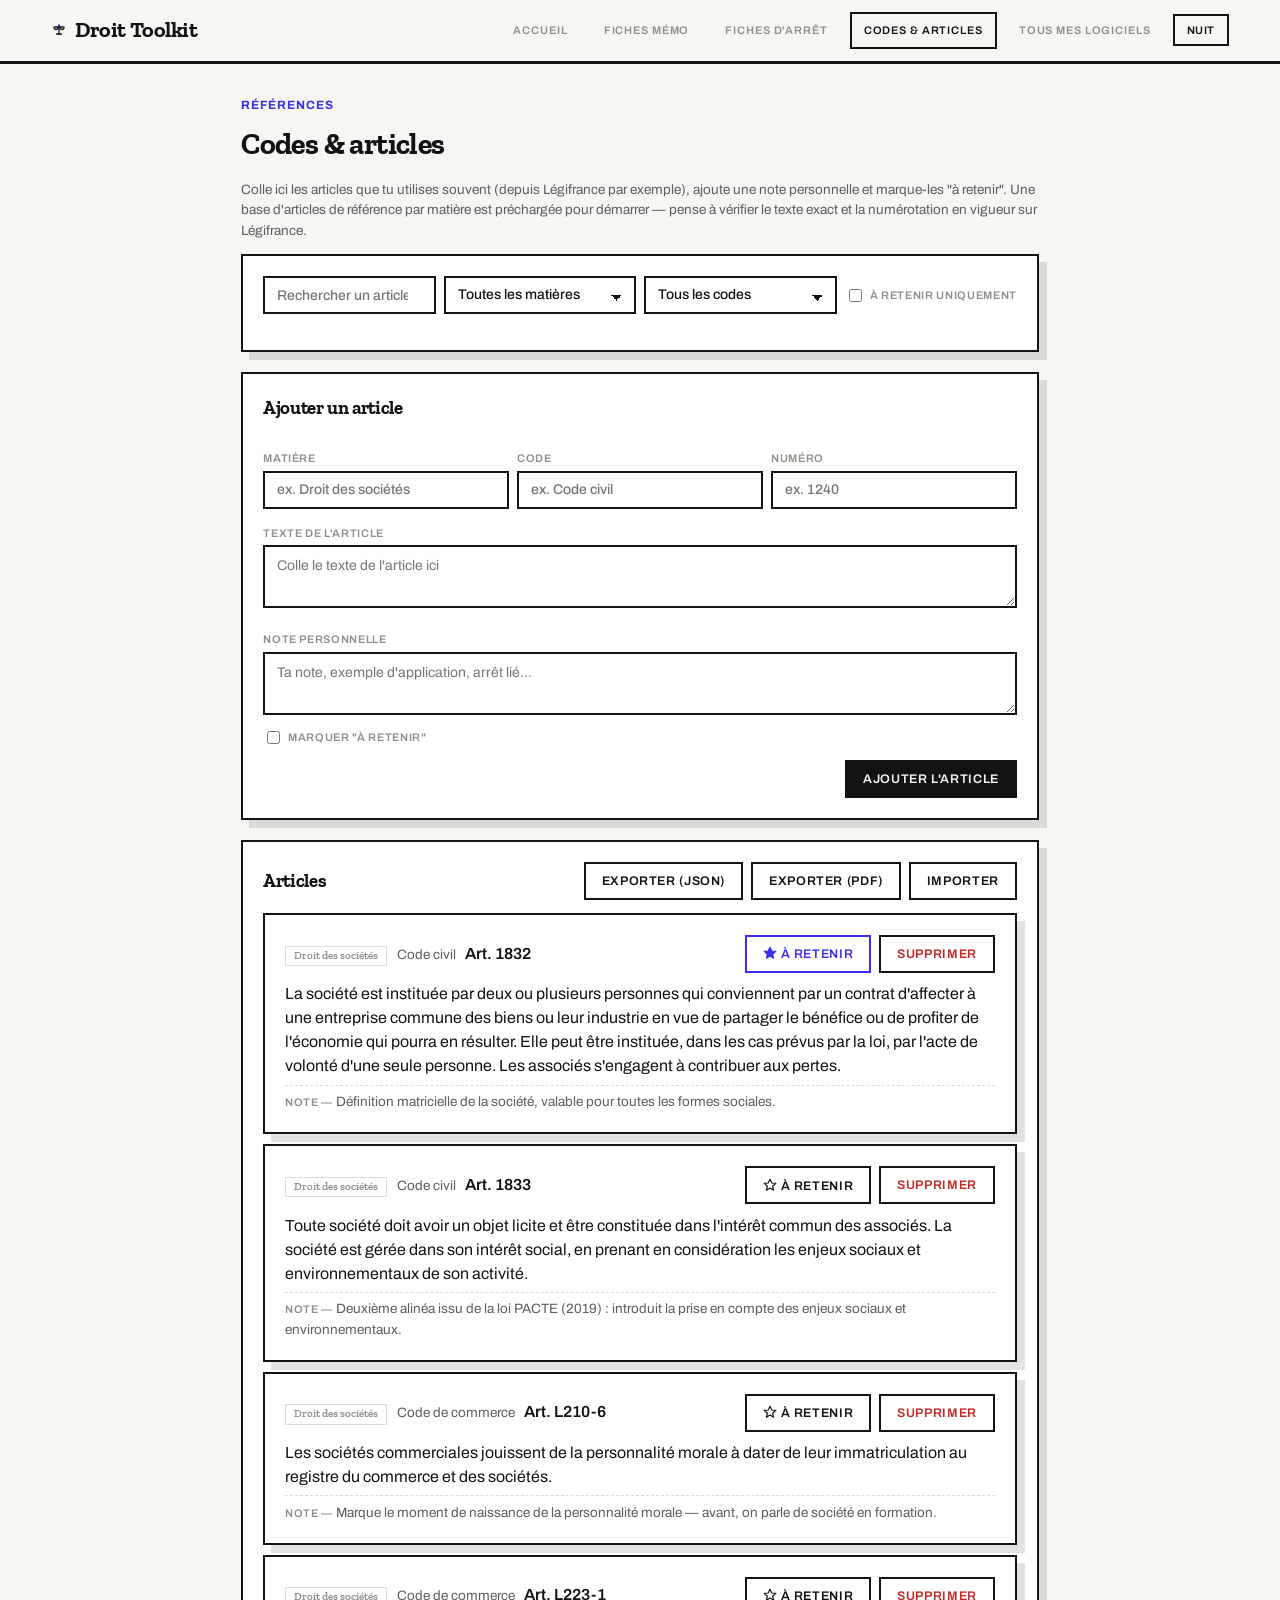
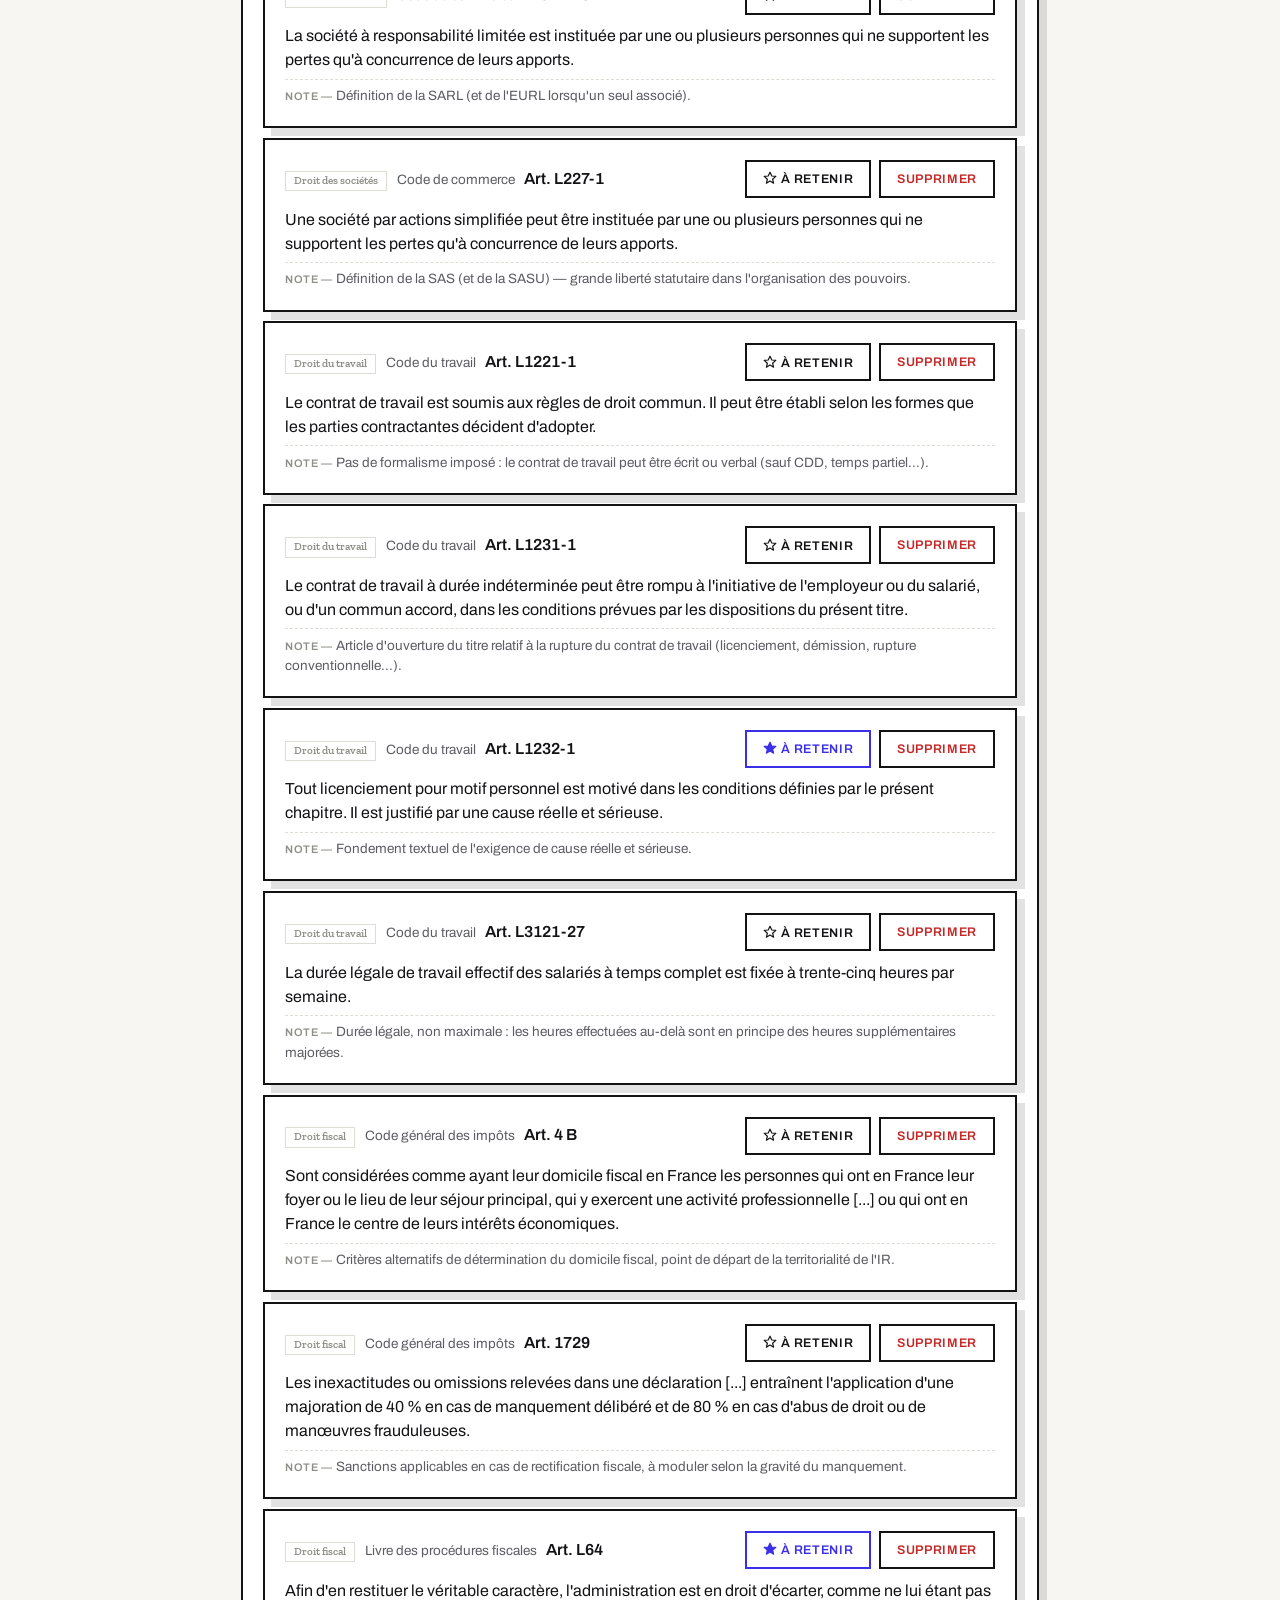
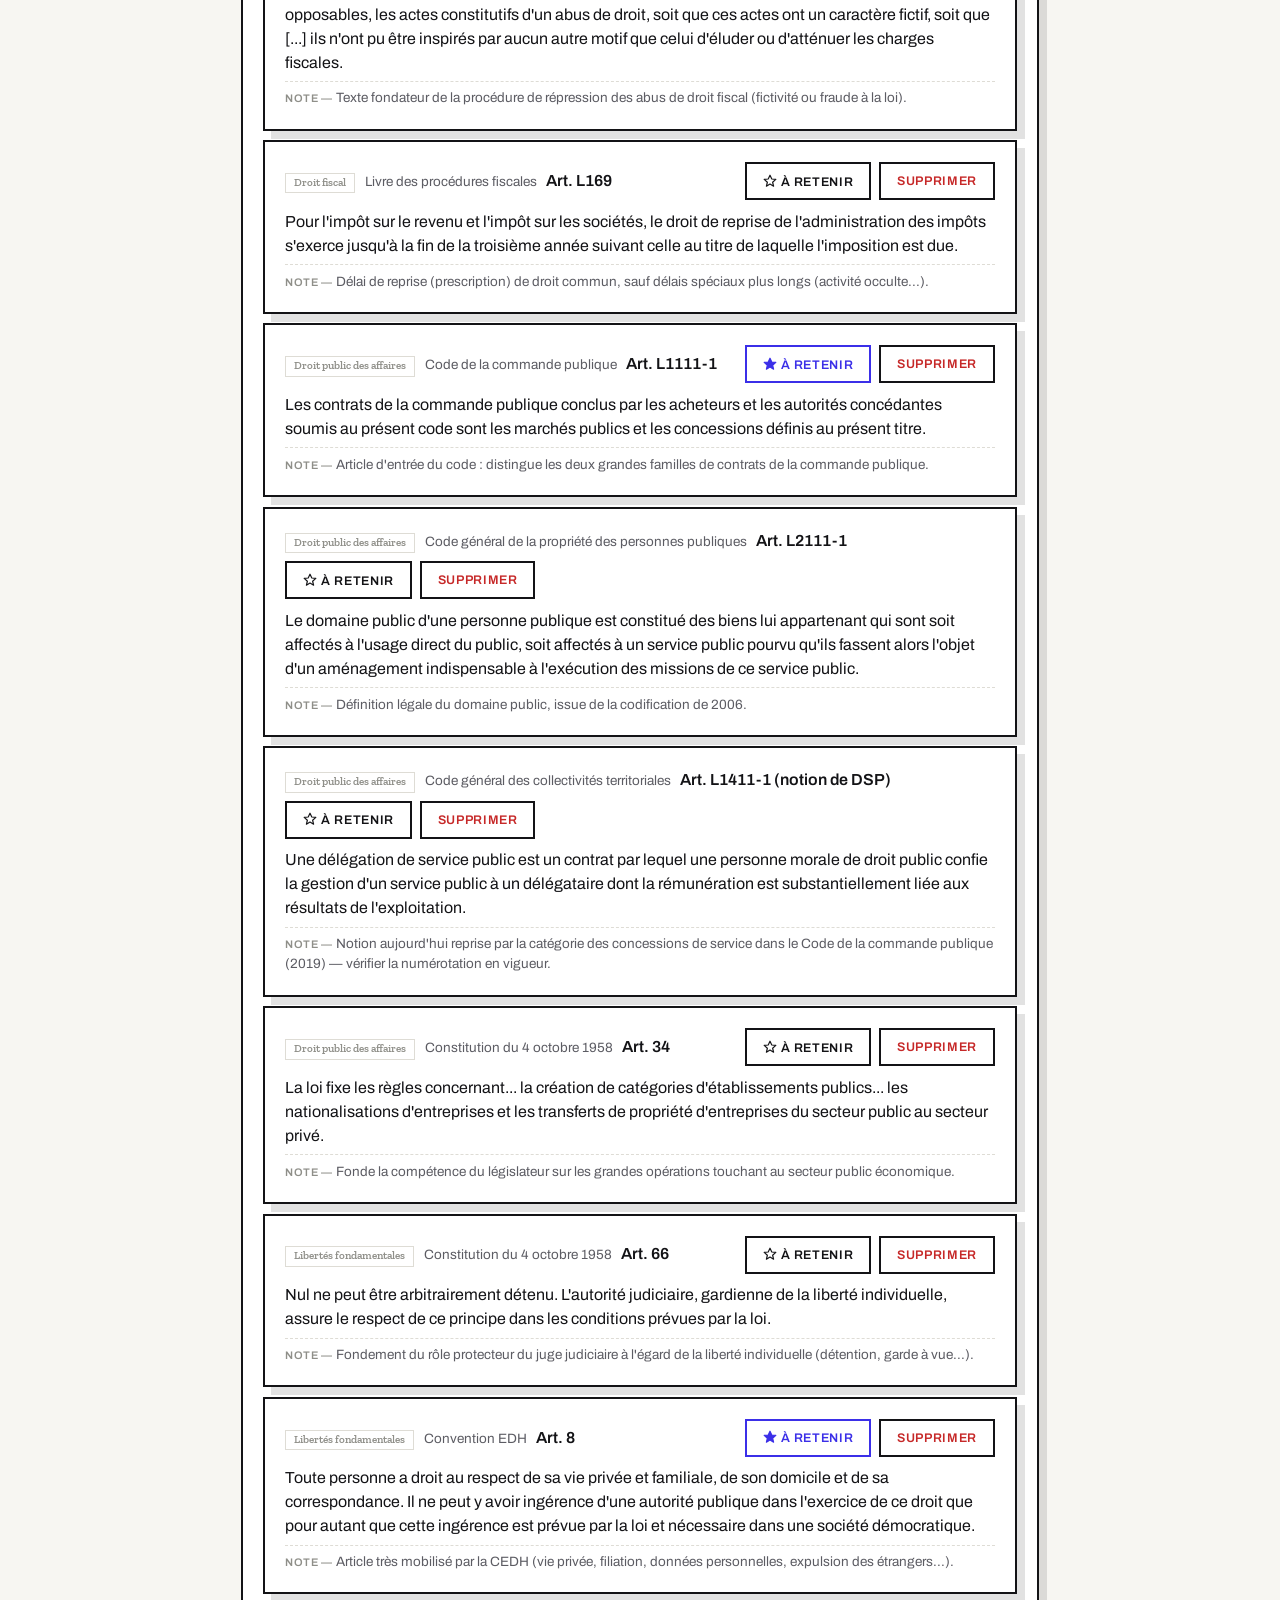
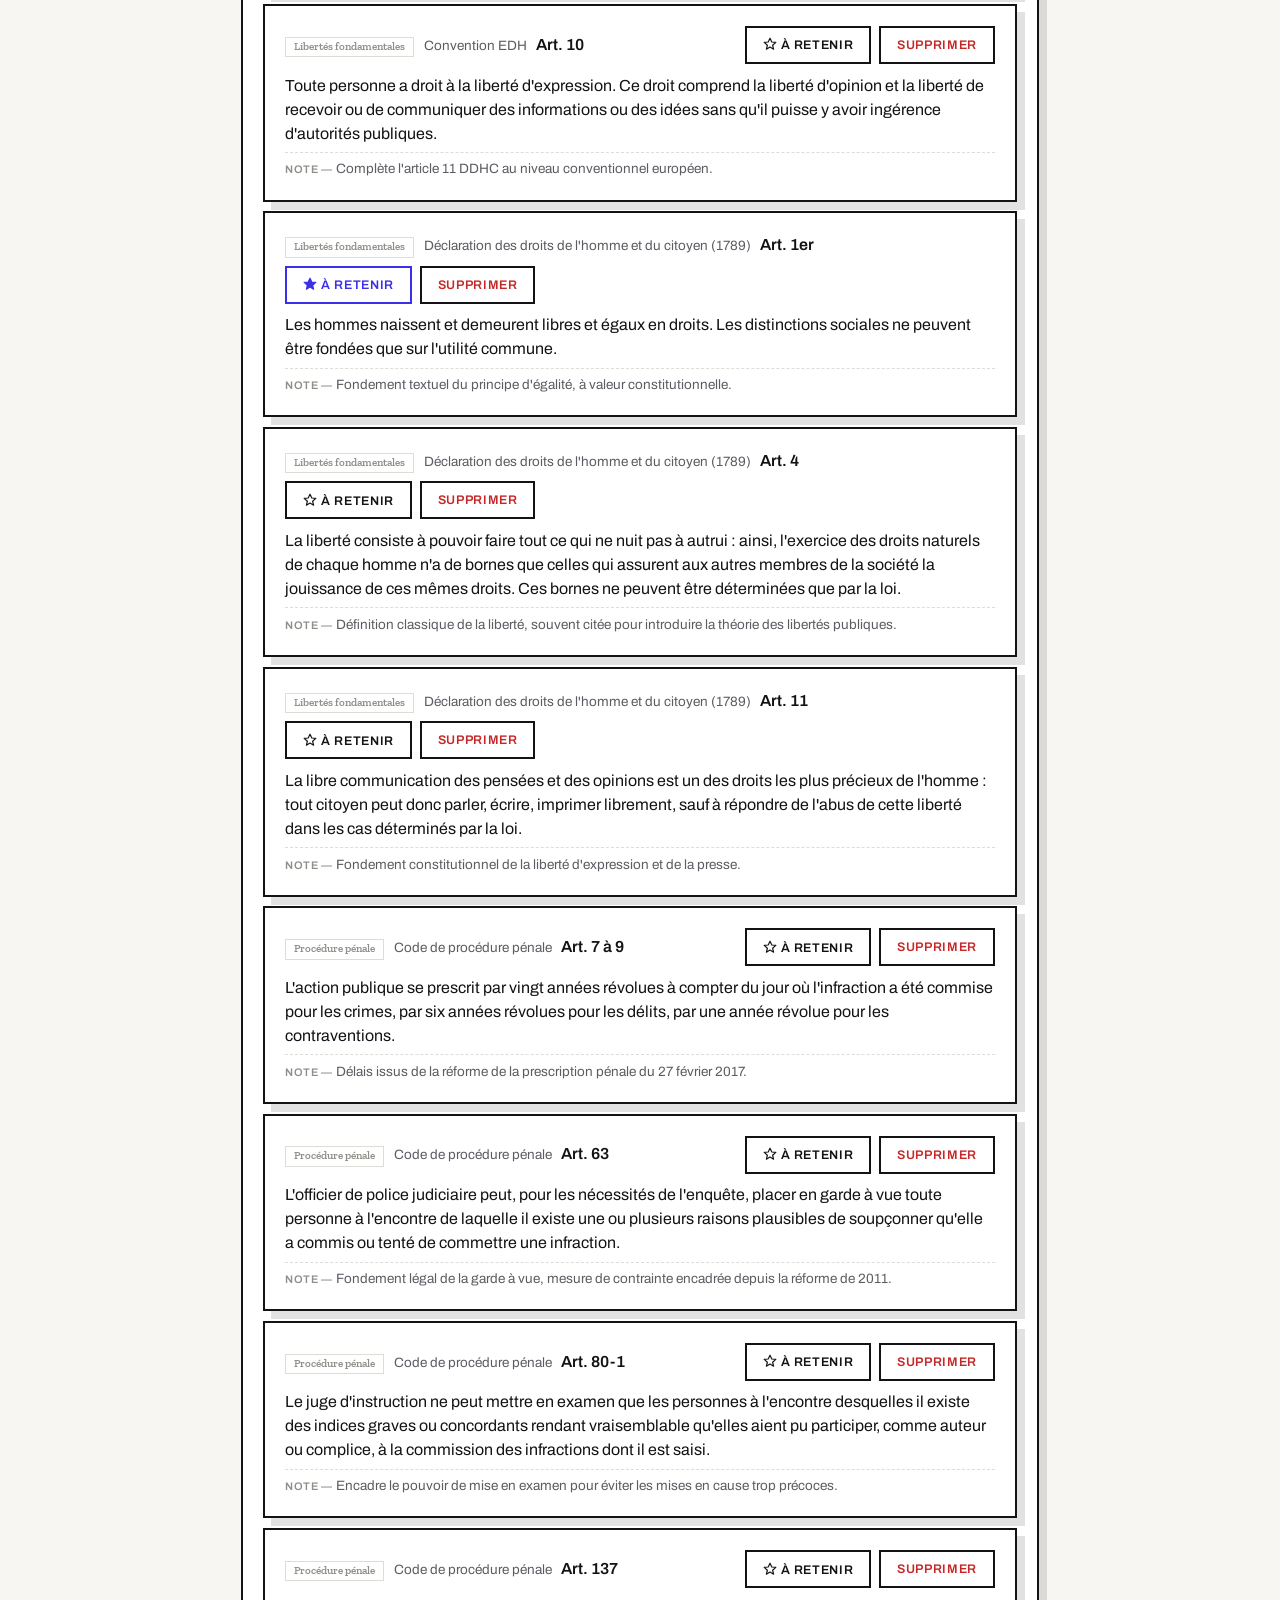
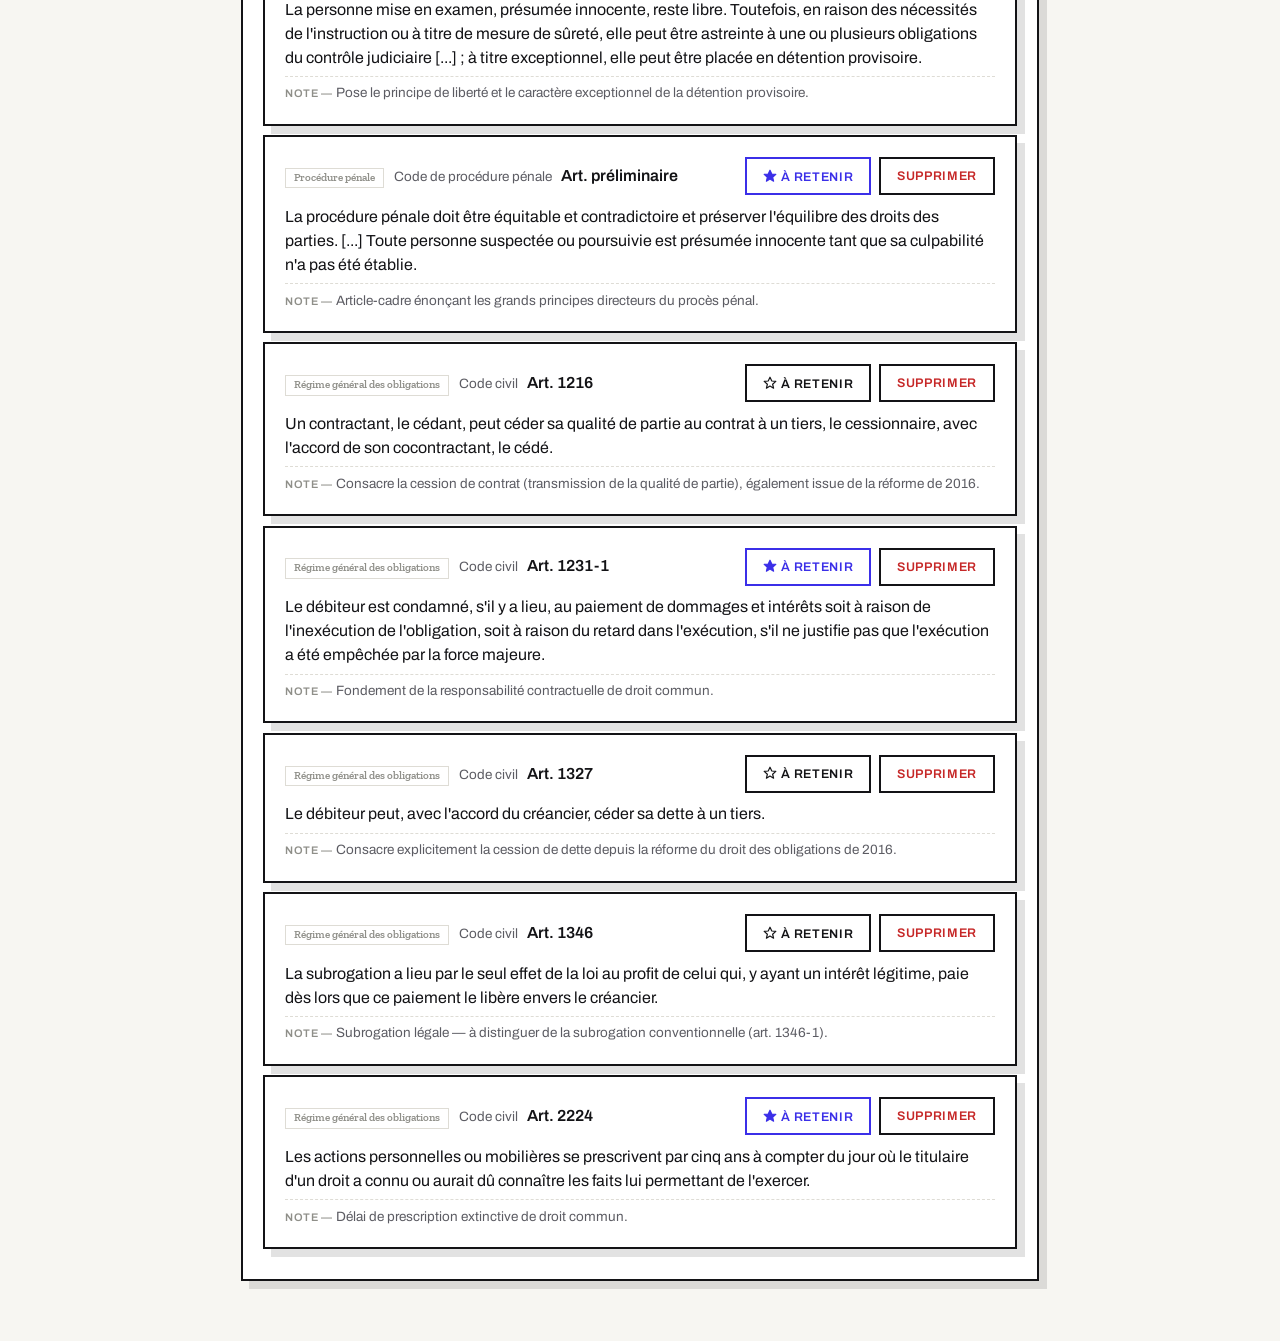
==== commit b58255a8: "Add polished PDF export to Fiches memo, Fiches d'arret, Codes & articles Adds an "Exporter (PDF)" bu" ====
--- a/codes.html
+++ b/codes.html
@@ -81,6 +81,7 @@
       <h3 style="margin:0;">Articles</h3>
       <div class="row">
         <button id="exportBtn">Exporter (JSON)</button>
+        <button id="exportPdfBtn">Exporter (PDF)</button>
         <button id="importBtn">Importer</button>
         <input type="file" id="importFile" accept="application/json" style="display:none;">
       </div>
@@ -88,6 +89,7 @@
     <div id="articleList" style="margin-top:0.8rem;"></div>
   </div>
 </main>
+<div id="printArea"></div>
 
 <script>
 const STORAGE_KEY = "droit_codes";
@@ -347,6 +349,55 @@
   a.href = URL.createObjectURL(blob);
   a.download = "codes-articles-" + new Date().toISOString().slice(0,10) + ".json";
   a.click();
+});
+
+document.getElementById("exportPdfBtn").addEventListener("click", () => {
+  const search = document.getElementById("searchBox").value.trim().toLowerCase();
+  const codeFilter = document.getElementById("filterCode").value;
+  const matiereFilter = document.getElementById("filterMatiere").value;
+  const starOnly = document.getElementById("filterStar").checked;
+
+  let filtered = articles.filter(a => {
+    if (codeFilter && a.code !== codeFilter) return false;
+    if (matiereFilter && a.matiere !== matiereFilter) return false;
+    if (starOnly && !a.star) return false;
+    if (search) {
+      const hay = (a.matiere + " " + a.code + " " + a.numero + " " + a.texte + " " + a.note).toLowerCase();
+      if (!hay.includes(search)) return false;
+    }
+    return true;
+  });
+  if (!filtered.length) { alert("Aucun article à exporter avec ces filtres."); return; }
+  filtered.sort((a, b) => (a.matiere || "").localeCompare(b.matiere || "") || (a.code || "").localeCompare(b.code || "") || (a.numero || "").localeCompare(b.numero || "", undefined, { numeric: true }));
+
+  const groups = {};
+  filtered.forEach(a => {
+    const m = a.matiere || "Sans matière";
+    (groups[m] = groups[m] || []).push(a);
+  });
+
+  const today = new Date().toLocaleDateString("fr-FR", { day: "numeric", month: "long", year: "numeric" });
+  let html = `<div class="print-header">
+      <div><p class="print-brand">Droit Toolkit</p><h1>Codes &amp; articles</h1></div>
+      <div class="print-meta"><b>${filtered.length}</b> article(s)<br>${today}</div>
+    </div>`;
+  Object.keys(groups).sort().forEach(m => {
+    html += `<div class="print-group-title">${escapeHtml(m)}</div>`;
+    groups[m].forEach(a => {
+      html += `<div class="print-item">
+        <h3>Art. ${escapeHtml(a.numero)}
+          <span class="print-tag">${escapeHtml(a.code)}</span>
+          ${a.star ? `<span class="print-tag accent">À retenir</span>` : ""}
+        </h3>
+        <p>${escapeHtml(a.texte).replace(/\n/g, "<br>")}</p>
+        ${a.note ? `<div class="print-note"><b>Note —</b> ${escapeHtml(a.note).replace(/\n/g, "<br>")}</div>` : ""}
+      </div>`;
+    });
+  });
+  html += `<div class="print-footer"><span>Droit Toolkit — Codes &amp; articles</span><span>${today}</span></div>`;
+
+  document.getElementById("printArea").innerHTML = html;
+  window.print();
 });
 
 document.getElementById("importBtn").addEventListener("click", () => document.getElementById("importFile").click());
--- a/style.css
+++ b/style.css
@@ -211,3 +211,66 @@
   header.topnav{flex-direction:column;align-items:flex-start}
   header.topnav nav{margin-left:0}
 }
+
+/* ═════════════════════════════════════════════════════════════════════
+   EXPORT PDF — feuille imprimable partagée par les outils "Droit Toolkit"
+   Le contenu réel est injecté en JS dans #printArea juste avant l'impression.
+   ═════════════════════════════════════════════════════════════════════ */
+#printArea{display:none}
+@media print{
+  @page{size:A4 portrait;margin:16mm 14mm}
+  html,body{background:#fff!important}
+  body>*{display:none!important}
+  #printArea{display:block!important;font-family:var(--sans);color:#000;font-size:10.5pt;line-height:1.55}
+
+  .print-header{
+    display:flex;justify-content:space-between;align-items:flex-end;gap:var(--e4);
+    border-bottom:2.5pt solid #000;padding-bottom:8px;margin-bottom:20px;
+  }
+  .print-header h1{font-family:var(--slab);font-size:21pt;font-weight:700;margin:0;letter-spacing:-.02em;color:#000}
+  .print-header .print-brand{
+    font-family:"IBM Plex Mono",monospace;font-size:8pt;text-transform:uppercase;letter-spacing:.1em;
+    color:rgb(var(--acc));margin:0 0 3px;
+  }
+  .print-meta{text-align:right;font-size:8pt;color:#555;white-space:nowrap;line-height:1.6}
+  .print-meta b{color:#000;font-weight:700}
+
+  .print-group-title{
+    font-family:var(--slab);font-size:12.5pt;font-weight:700;color:#000;
+    margin:22px 0 10px;padding-bottom:4px;border-bottom:1pt solid #000;
+    break-after:avoid;page-break-after:avoid;
+  }
+  .print-group-title:first-of-type{margin-top:0}
+
+  .print-item{break-inside:avoid;page-break-inside:avoid;margin:0 0 13px;padding-bottom:13px;border-bottom:.75pt solid #CCC}
+  .print-item:last-child{border-bottom:none}
+  .print-item h3{
+    font-family:var(--slab);font-size:11pt;font-weight:600;color:#000;
+    margin:0 0 5px;display:flex;align-items:baseline;flex-wrap:wrap;gap:6px;
+  }
+  .print-tag{
+    display:inline-block;font-family:"IBM Plex Mono",monospace;font-size:7pt;font-weight:500;
+    text-transform:uppercase;letter-spacing:.06em;border:.75pt solid #000;color:#000;
+    padding:1px 5px;line-height:1.5;white-space:nowrap;
+  }
+  .print-tag.accent{border-color:rgb(var(--acc));color:rgb(var(--acc))}
+  .print-item p{margin:0;font-size:9.5pt;line-height:1.55;color:#111}
+  .print-item .print-note{
+    margin-top:7px;padding-top:6px;border-top:.75pt dashed #BBB;font-size:9pt;color:#333;
+  }
+  .print-item .print-note b{
+    font-family:"IBM Plex Mono",monospace;font-size:7.5pt;text-transform:uppercase;
+    letter-spacing:.06em;color:#666;font-weight:600;
+  }
+  .print-item dl{margin:6px 0 0;display:grid;grid-template-columns:auto 1fr;gap:4px 12px}
+  .print-item dt{
+    font-family:"IBM Plex Mono",monospace;font-size:7.5pt;text-transform:uppercase;
+    letter-spacing:.06em;color:#666;white-space:nowrap;padding-top:2px;font-weight:600;
+  }
+  .print-item dd{margin:0;font-size:9.5pt;line-height:1.55;color:#111}
+
+  .print-footer{
+    margin-top:26px;padding-top:8px;border-top:.75pt solid #999;
+    font-size:7.5pt;color:#888;display:flex;justify-content:space-between;
+  }
+}
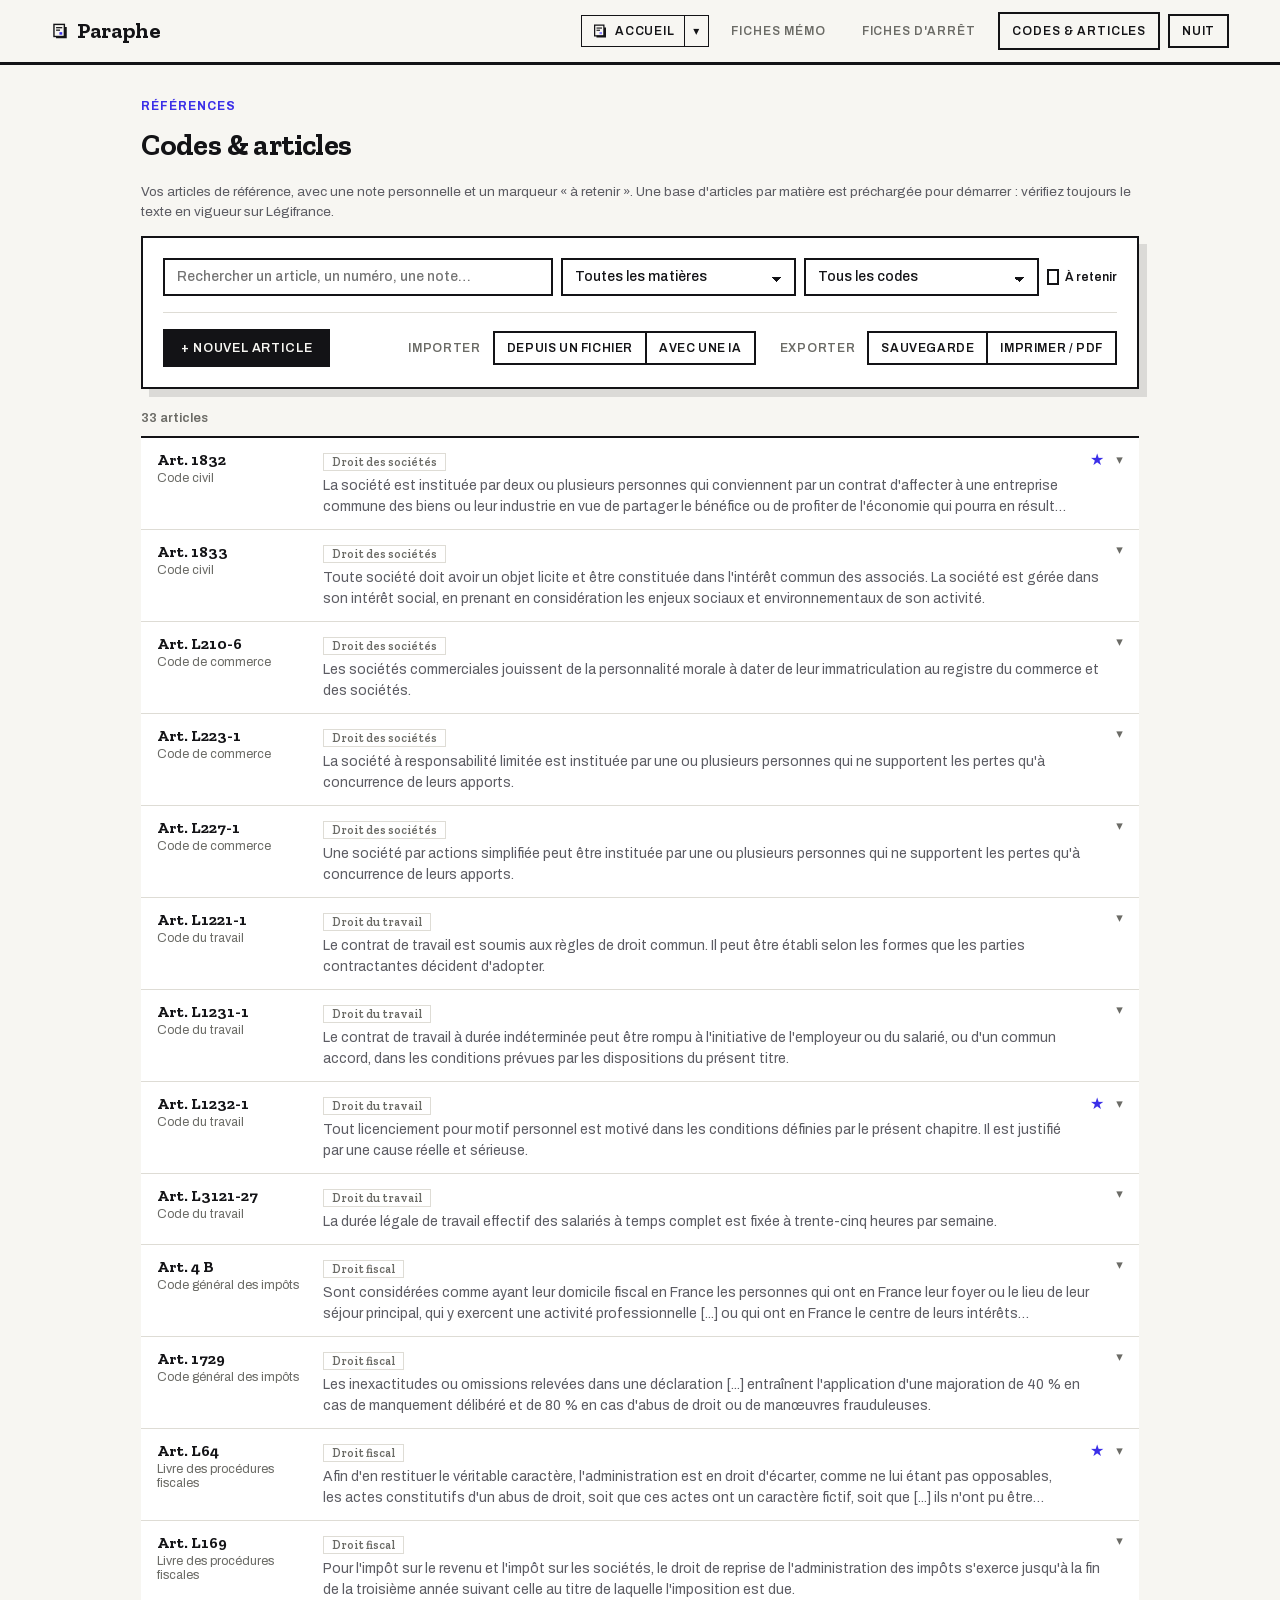
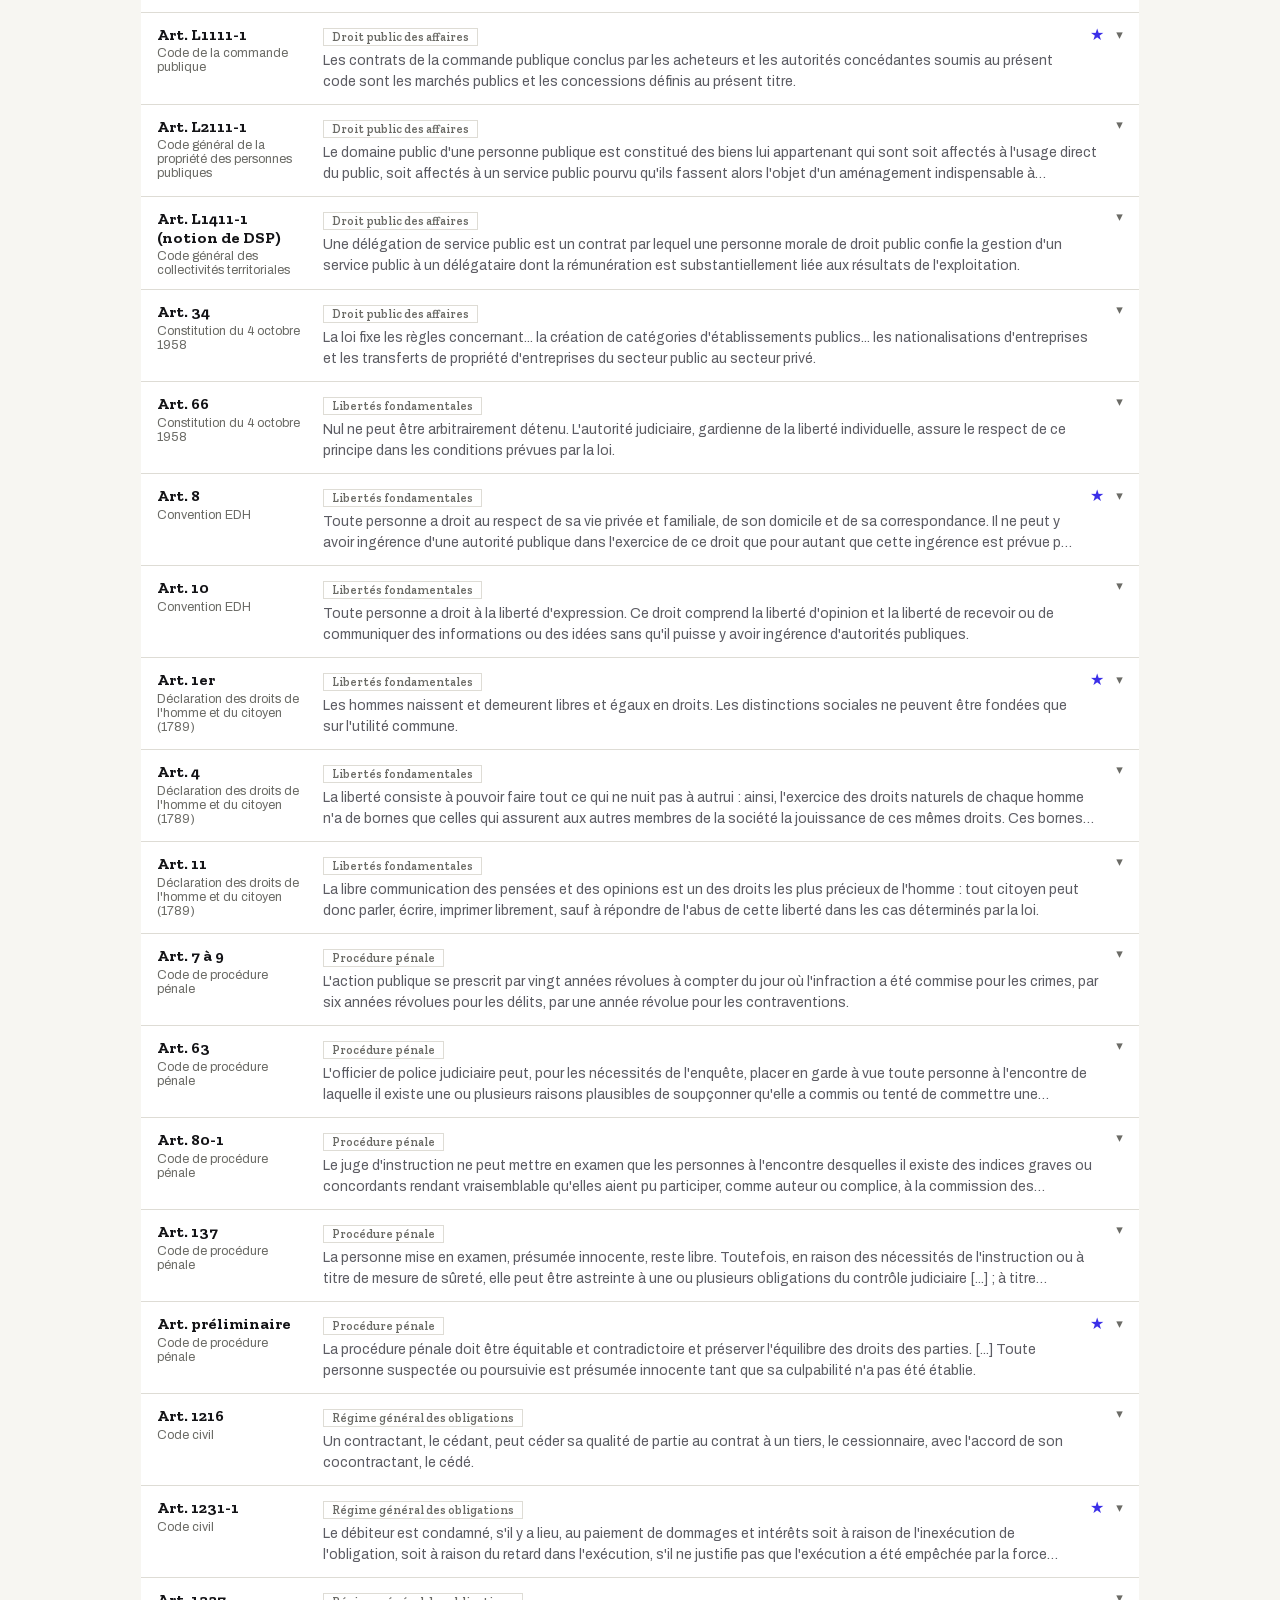
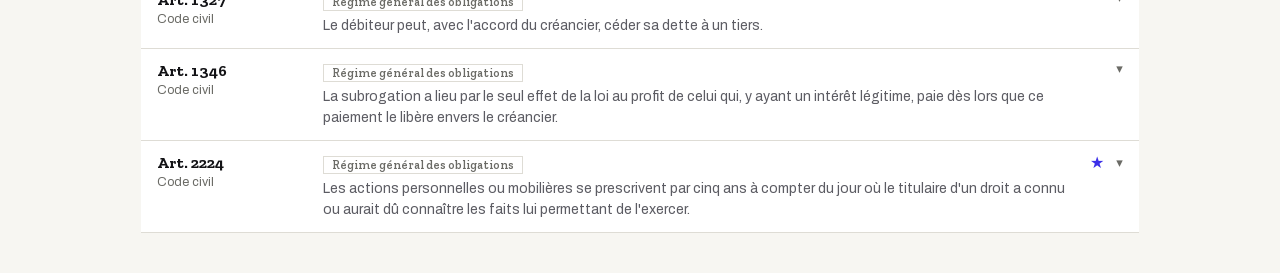
==== commit a2c93168: "Paraphe : version actuelle des six outils (Diligences refondu, Quantième refondu, nom Paraphe, migra" ====
--- a/codes.html
+++ b/codes.html
@@ -2,97 +2,153 @@
 <html lang="fr">
 <head>
 <meta charset="UTF-8">
-<title>Codes &amp; articles — Droit Toolkit</title>
+<title>Codes &amp; articles — Paraphe</title>
 <meta name="viewport" content="width=device-width, initial-scale=1">
 <link rel="apple-touch-icon" href="icons/icon-180.png">
 <meta name="apple-mobile-web-app-capable" content="yes">
 <meta name="apple-mobile-web-app-status-bar-style" content="black-translucent">
 <meta name="mobile-web-app-capable" content="yes">
 <meta name="theme-color" content="#131316">
-<link rel="preconnect" href="https://fonts.googleapis.com">
-<link rel="preconnect" href="https://fonts.gstatic.com" crossorigin>
-<link href="https://fonts.googleapis.com/css2?family=Archivo:wght@400;500;600;700&family=Zilla+Slab:wght@400;500;600;700&display=swap" rel="stylesheet">
-<link rel="icon" type="image/svg+xml" href="data:image/svg+xml,%3Csvg%20xmlns%3D%22http%3A%2F%2Fwww.w3.org%2F2000%2Fsvg%22%20viewBox%3D%220%200%2032%2032%22%3E%3Crect%20width%3D%2232%22%20height%3D%2232%22%20rx%3D%228%22%20fill%3D%22%23131316%22%2F%3E%3Cg%20stroke%3D%22%23F7F6F2%22%20stroke-width%3D%221.6%22%20stroke-linecap%3D%22round%22%20fill%3D%22none%22%3E%3Cline%20x1%3D%2216%22%20y1%3D%227%22%20x2%3D%2216%22%20y2%3D%2224%22%2F%3E%3Cline%20x1%3D%228%22%20y1%3D%2210%22%20x2%3D%2224%22%20y2%3D%2210%22%2F%3E%3Cline%20x1%3D%2216%22%20y1%3D%2224%22%20x2%3D%2211%22%20y2%3D%2224%22%2F%3E%3Cline%20x1%3D%2216%22%20y1%3D%2224%22%20x2%3D%2221%22%20y2%3D%2224%22%2F%3E%3Cpath%20d%3D%22M6%2010a4%205%200%200%200%208%200%22%2F%3E%3Cpath%20d%3D%22M18%2010a4%205%200%200%200%208%200%22%2F%3E%3C%2Fg%3E%3Ccircle%20cx%3D%2216%22%20cy%3D%227%22%20r%3D%221.6%22%20fill%3D%22%233B2FE8%22%2F%3E%3C%2Fsvg%3E">
+<script src="taille.js"></script><script src="navigation.js" defer></script>
+<link rel="stylesheet" href="fonts/fonts.css">
+<script src="pwa.js" defer></script>
+<link rel="manifest" href="manifest.json">
+<link rel="icon" type="image/svg+xml" href="icons/favicon.svg">
 <link rel="stylesheet" href="style.css">
+<style>
+  .liste-arrets{max-height:170px;overflow:auto;border:2px solid var(--encre);padding:var(--e2) var(--e3)}
+  .liste-arrets label{display:flex;gap:var(--e2);align-items:baseline;margin:var(--e1) 0;text-transform:none;letter-spacing:0;font-weight:500;font-size:calc(13.5px * var(--ech));color:var(--encre)}
+  .liste-arrets input{width:auto;flex:none}
+  .liens-article{margin:var(--e2) 0 0;font-size:calc(13px * var(--ech))}
+  .liens-article a{color:rgb(var(--acc));font-weight:600;text-decoration:none}
+  .liens-article a:hover{text-decoration:underline}
+  .card.cible,.art.cible{outline:3px solid rgb(var(--acc));outline-offset:2px}
+
+  main.codes{max-width:1100px}
+  .barre .etoile-filtre{display:flex;align-items:center;gap:6px;margin:0;text-transform:none;letter-spacing:0;font-weight:600;color:var(--encre)}
+  .compte-liste{margin:var(--e5) 0 var(--e2);font-size:calc(13px * var(--ech));color:var(--gris);font-weight:600}
+  /* un article = une ligne, qui se déplie */
+  .liste-art{border-top:2px solid var(--encre)}
+  .art{border-bottom:1px solid var(--filet);background:var(--carte)}
+  .art-tete{height:auto;display:grid;grid-template-columns:150px 1fr auto;gap:var(--e4);align-items:start;width:100%;text-align:left;border:0;background:none;
+    padding:var(--e3) var(--e4);min-height:0;text-transform:none;letter-spacing:0;font-weight:400;color:var(--encre);cursor:pointer}
+  .art-tete:hover{background:rgba(var(--acc),.05);color:var(--encre)}
+  .art-ref b{display:block;font:700 calc(16px * var(--ech))/1.2 var(--slab)}
+  .art-ref span{display:block;font-size:calc(12.5px * var(--ech));color:var(--gris);margin-top:2px}
+  .art-milieu{min-width:0}
+  .art-milieu .badge{margin-bottom:4px}
+  .art-extrait{display:-webkit-box;-webkit-line-clamp:2;-webkit-box-orient:vertical;overflow:hidden;font-size:calc(14px * var(--ech));color:var(--encre-2);line-height:1.5}
+  .art.ouvert .art-extrait{display:none}
+  .art-etat{display:flex;align-items:center;gap:var(--e3);font-size:calc(13px * var(--ech));color:var(--gris)}
+  .art-etat .etoile{color:rgb(var(--acc));font-size:calc(16px * var(--ech))}
+  .art-etat .chevron{transition:transform .15s}
+  .art.ouvert .art-etat .chevron{transform:rotate(180deg)}
+  .art-corps{padding:0 var(--e4) var(--e4) calc(150px + var(--e4) * 2)}
+  .art-corps[hidden]{display:none}
+  .art-texte{margin:0 0 var(--e3);font-size:calc(15px * var(--ech));line-height:1.65;white-space:pre-line}
+  .art-note{margin:0 0 var(--e3);padding-top:var(--e2);border-top:1px dashed var(--filet);color:var(--encre-2);font-size:calc(14px * var(--ech))}
+  .art-note b{text-transform:uppercase;font-size:calc(12px * var(--ech));letter-spacing:.05em;color:var(--gris);margin-right:6px}
+  .art-actions{display:flex;flex-wrap:wrap;gap:var(--e4);margin-top:var(--e3);padding-top:var(--e2);border-top:1px solid var(--filet)}
+  .lien-action{border:0;background:none;padding:0;min-height:28px;font-size:calc(12px * var(--ech));font-weight:700;letter-spacing:.06em;text-transform:uppercase;color:var(--encre)}
+  .lien-action:hover{background:none;color:rgb(var(--acc))}
+  .lien-action.actif{color:rgb(var(--acc))}
+  .lien-action.danger{color:var(--gris)}
+  .lien-action.danger:hover{background:none;color:var(--alerte)}
+  dialog.fenetre-article{border:3px solid var(--encre);background:var(--carte);color:var(--encre);padding:var(--e6);width:min(720px,calc(100vw - 32px));box-shadow:12px 12px 0 rgb(var(--acc))}
+  dialog.fenetre-article::backdrop{background:rgba(19,19,22,.5)}
+  dialog.fenetre-article h3{margin-top:0}
+  @media (max-width:640px){
+    .art-tete{grid-template-columns:1fr auto}
+    .art-ref{grid-column:1 / -1}
+    .art-corps{padding-left:var(--e4)}
+  }
+</style>
 </head>
 <body>
 <script src="theme.js"></script>
 <header class="topnav">
-  <a class="brand" href="index.html"><span class="brand-mark" aria-hidden="true"><svg width="16" height="16" viewBox="0 0 32 32"><line x1="16" y1="7" x2="16" y2="24" stroke="currentColor" stroke-width="2.6" stroke-linecap="round"/><line x1="8" y1="10" x2="24" y2="10" stroke="currentColor" stroke-width="2.6" stroke-linecap="round"/><line x1="16" y1="24" x2="11" y2="24" stroke="currentColor" stroke-width="2.6" stroke-linecap="round"/><line x1="16" y1="24" x2="21" y2="24" stroke="currentColor" stroke-width="2.6" stroke-linecap="round"/><path d="M6 10a4 5 0 0 0 8 0" stroke="currentColor" stroke-width="2.6" stroke-linecap="round" fill="none"/><path d="M18 10a4 5 0 0 0 8 0" stroke="currentColor" stroke-width="2.6" stroke-linecap="round" fill="none"/><circle cx="16" cy="7" r="2.3" fill="rgb(59,47,232)"/></svg></span>Droit Toolkit</a>
+  <a class="brand" href="Hub.html"><span class="brand-mark" aria-hidden="true"><svg width="18" height="18" viewBox="0 0 32 32"><rect x="5.25" y="4.25" width="18.5" height="21.5" fill="none" stroke="currentColor" stroke-width="2.5"/><path d="M24 9h4v20H9v-4h15z" fill="currentColor"/><rect x="9" y="9" width="11" height="2.2" fill="currentColor"/><rect x="9" y="13.4" width="7" height="2.2" fill="currentColor"/><rect x="15" y="18" width="5" height="4.5" style="fill:rgb(var(--acc,59,47,232))"/></svg></span>Paraphe</a>
   <nav>
-    <a href="index.html">Accueil</a>
+    <span data-paraphe-nav></span>
     <a href="flashcards.html">Fiches mémo</a>
     <a href="fiches-arret.html">Fiches d'arrêt</a>
     <a href="codes.html" class="active">Codes &amp; articles</a>
-    <a href="Hub.html">Tous mes logiciels</a>
     <button id="theme-toggle" aria-pressed="false">Nuit</button>
   </nav>
 </header>
-<main>
+<main class="codes">
   <p class="eyebrow">Références</p>
   <h1>Codes &amp; articles</h1>
-  <p class="muted">Colle ici les articles que tu utilises souvent (depuis Légifrance par exemple), ajoute une note personnelle et marque-les "à retenir". Une base d'articles de référence par matière est préchargée pour démarrer — pense à vérifier le texte exact et la numérotation en vigueur sur Légifrance.</p>
-
-  <div class="card">
-    <div class="toolbar">
-      <input type="search" id="searchBox" placeholder="Rechercher un article, un numéro, une note...">
-      <select id="filterMatiere"><option value="">Toutes les matières</option></select>
-      <select id="filterCode"><option value="">Tous les codes</option></select>
-      <label style="display:flex; align-items:center; gap:0.3rem; margin:0;">
-        <input type="checkbox" id="filterStar" style="width:auto;"> À retenir uniquement
-      </label>
+  <p class="muted">Vos articles de référence, avec une note personnelle et un marqueur « à retenir ». Une base d'articles par matière est préchargée pour démarrer : vérifiez toujours le texte en vigueur sur Légifrance.</p>
+
+  <div class="card barre">
+    <div class="barre-filtres">
+      <input type="search" id="searchBox" placeholder="Rechercher un article, un numéro, une note…" aria-label="Rechercher un article">
+      <select id="filterMatiere" aria-label="Filtrer par matière"><option value="">Toutes les matières</option></select>
+      <select id="filterCode" aria-label="Filtrer par code"><option value="">Tous les codes</option></select>
+      <label class="etoile-filtre"><input type="checkbox" id="filterStar" style="width:auto;"> À retenir</label>
+    </div>
+    <div class="barre-actions">
+      <button type="button" id="nouvelArticle" class="primary">+ Nouvel article</button>
+      <div class="barre-groupe" role="group" aria-label="Importer">
+        <span class="barre-titre">Importer</span>
+        <button type="button" id="importBtn" title="Reprendre un fichier .json enregistré depuis cet outil">Depuis un fichier</button>
+        <button type="button" id="promptIA" title="Copier un prompt qui fait convertir votre document (PDF, Word, texte…) par une IA au format d’import">Avec une IA</button>
+      </div>
+      <div class="barre-groupe" role="group" aria-label="Exporter">
+        <span class="barre-titre">Exporter</span>
+        <button type="button" id="exportBtn" title="Enregistrer une copie de vos articles (fichier .json)">Sauvegarde</button>
+        <button type="button" id="exportPdfBtn" title="Mettre en page vos articles pour les imprimer ou les enregistrer en PDF">Imprimer / PDF</button>
+      </div>
+      <input type="file" id="importFile" accept="application/json" hidden>
     </div>
   </div>
 
-  <div class="card">
-    <h3>Ajouter un article</h3>
-    <div class="row">
-      <div style="flex:1; min-width:180px;">
-        <label for="fMatiere">Matière</label>
-        <input type="text" id="fMatiere" list="matiereList" placeholder="ex. Droit des sociétés">
-        <datalist id="matiereList"></datalist>
-      </div>
-      <div style="flex:1; min-width:180px;">
-        <label for="fCode">Code</label>
-        <input type="text" id="fCode" list="codeList" placeholder="ex. Code civil">
-        <datalist id="codeList"></datalist>
-      </div>
-      <div style="flex:1; min-width:120px;">
-        <label for="fNumero">Numéro</label>
-        <input type="text" id="fNumero" placeholder="ex. 1240">
-      </div>
+  <p class="compte-liste" id="compteListe"></p>
+  <div id="articleList" class="liste-art"></div>
+</main>
+
+<dialog class="fenetre-article" id="formArticle" aria-labelledby="formTitle">
+  <h3 id="formTitle">Nouvel article</h3>
+  <div class="row">
+    <div style="flex:1; min-width:180px;">
+      <label for="fMatiere">Matière</label>
+      <input type="text" id="fMatiere" list="matiereList" placeholder="ex. Droit des sociétés">
+      <datalist id="matiereList"></datalist>
     </div>
-    <label for="fTexte">Texte de l'article</label>
-    <textarea id="fTexte" placeholder="Colle le texte de l'article ici"></textarea>
-    <label for="fNote">Note personnelle</label>
-    <textarea id="fNote" placeholder="Ta note, exemple d'application, arrêt lié..."></textarea>
-    <div class="row" style="margin-top:0.4rem;">
-      <label style="display:flex; align-items:center; gap:0.3rem; margin:0;">
-        <input type="checkbox" id="fStar" style="width:auto;"> Marquer "à retenir"
-      </label>
+    <div style="flex:1; min-width:180px;">
+      <label for="fCode">Code</label>
+      <input type="text" id="fCode" list="codeList" placeholder="ex. Code civil">
+      <datalist id="codeList"></datalist>
     </div>
-    <div class="row end" style="margin-top:0.8rem;">
-      <button id="addBtn" class="primary">Ajouter l'article</button>
+    <div style="flex:1; min-width:120px;">
+      <label for="fNumero">Numéro</label>
+      <input type="text" id="fNumero" placeholder="ex. 1240">
     </div>
   </div>
-
-  <div class="card">
-    <div class="row between">
-      <h3 style="margin:0;">Articles</h3>
-      <div class="row">
-        <button id="exportBtn">Exporter (JSON)</button>
-        <button id="exportPdfBtn">Exporter (PDF)</button>
-        <button id="importBtn">Importer</button>
-        <input type="file" id="importFile" accept="application/json" style="display:none;">
-      </div>
-    </div>
-    <div id="articleList" style="margin-top:0.8rem;"></div>
+  <label for="fTexte">Texte de l'article</label>
+  <textarea id="fTexte" placeholder="Collez le texte de l'article ici"></textarea>
+  <label for="fNote">Note personnelle</label>
+  <textarea id="fNote" placeholder="Votre note, exemple d'application, arrêt lié…"></textarea>
+  <div class="row" style="margin-top:0.4rem;">
+    <label style="display:flex; align-items:center; gap:0.3rem; margin:0;">
+      <input type="checkbox" id="fStar" style="width:auto;"> Marquer « à retenir »
+    </label>
   </div>
-</main>
+  <label>Arrêts liés <span class="muted" style="text-transform:none;letter-spacing:0;font-weight:400;">(depuis Fiches d'arrêt)</span></label>
+  <div id="fArrets" class="liste-arrets"></div>
+  <div class="row end" style="margin-top:var(--e4);">
+    <button type="button" id="cancelEditBtn">Annuler</button>
+    <button type="button" id="addBtn" class="primary">Ajouter l'article</button>
+  </div>
+</dialog>
 <div id="printArea"></div>
 
+<script src="commun.js"></script>
 <script>
 const STORAGE_KEY = "droit_codes";
+// Articles d'exemple supprimés par l'utilisateur : sans cette liste, ils revenaient à chaque chargement
+const DELETED_SEEDS_KEY = "droit_codes_seeds_supprimees";
 
 function mkSeedArticle(matiere, code, numero, texte, note, star) {
   return { matiere, code, numero, texte, note, star: !!star };
@@ -215,31 +271,20 @@
 
 const OBSOLETE_SEED_IDS = new Set(["seed-1", "seed-2"]); // ancien jeu d'exemple (Code civil 1240/1103)
 
-function loadArticles() {
-  let existing = [];
-  try { existing = JSON.parse(localStorage.getItem(STORAGE_KEY)) || []; }
-  catch { existing = []; }
-  existing = existing.filter(a => !OBSOLETE_SEED_IDS.has(a.id));
-  const existingIds = new Set(existing.map(a => a.id));
-  const missing = SEED.filter(a => !existingIds.has(a.id));
-  return existing.concat(missing);
-}
-function saveArticles(list) {
-  localStorage.setItem(STORAGE_KEY, JSON.stringify(list));
-}
+const loadArticles = () =>
+  Commun.avecExemples(STORAGE_KEY, SEED, DELETED_SEEDS_KEY).filter(a => !OBSOLETE_SEED_IDS.has(a.id));
+const saveArticles = list => Commun.ecrire(STORAGE_KEY, list);
+const escapeHtml = Commun.echapper;
 
 let articles = loadArticles();
 saveArticles(articles);
 
-function escapeHtml(s) {
-  return String(s || "").replace(/[&<>"']/g, c => ({"&":"&amp;","<":"&lt;",">":"&gt;",'"':"&quot;","'":"&#39;"}[c]));
-}
 
 function highlight(text, term) {
-  const escaped = escapeHtml(text);
-  if (!term) return escaped;
+  if (!term) return escapeHtml(text);
   const re = new RegExp("(" + term.replace(/[.*+?^${}()|[\]\\]/g, "\\$&") + ")", "ig");
-  return escaped.replace(re, "<mark>$1</mark>");
+  // découpage sur le texte brut, puis échappement de chaque morceau
+  return String(text || "").split(re).map((part, i) => i % 2 ? "<mark>" + escapeHtml(part) + "</mark>" : escapeHtml(part)).join("");
 }
 
 function refreshCodeOptions() {
@@ -264,20 +309,81 @@
   const numero = document.getElementById("fNumero").value.trim();
   const texte = document.getElementById("fTexte").value.trim();
   if (!code || !numero || !texte) { alert("Merci de remplir le code, le numéro et le texte."); return; }
-  articles.push({
-    id: crypto.randomUUID(),
+  const champs = {
     matiere, code, numero, texte,
     note: document.getElementById("fNote").value.trim(),
-    star: document.getElementById("fStar").checked
-  });
+    star: document.getElementById("fStar").checked,
+    arrets: [...document.querySelectorAll("#fArrets input:checked")].map(i => i.value)
+  };
+  let id = editingId;
+  if (editingId) {
+    const a = articles.find(x => x.id === editingId);
+    if (a) Object.assign(a, champs);
+  } else {
+    id = crypto.randomUUID();
+    articles.push(Object.assign({ id }, champs));
+  }
   saveArticles(articles);
-  document.getElementById("fNumero").value = "";
-  document.getElementById("fTexte").value = "";
-  document.getElementById("fNote").value = "";
+  endEdit();
+  refreshCodeOptions();
+  ouverts.add(id);
+  renderList();
+  Commun.montrer(document.getElementById("art-" + id));   // l'article enregistré, déplié sous vos yeux
+});
+
+// --- Arrêts disponibles (lus dans Fiches d'arrêt) ---
+const lireFichesArret = () => Commun.lire("droit_fiches_arret", []);
+function renderArretsChoix(selection) {
+  const fiches = lireFichesArret().slice().sort((a, b) => (a.titre || "").localeCompare(b.titre || ""));
+  const sel = new Set(selection || []);
+  document.getElementById("fArrets").innerHTML = fiches.length
+    ? fiches.map(f => `<label><input type="checkbox" value="${escapeHtml(f.id)}"${sel.has(f.id) ? " checked" : ""}> ${escapeHtml(f.titre)}${f.date ? " <span class=\"muted\">(" + escapeHtml(f.date.slice(0, 4)) + ")</span>" : ""}</label>`).join("")
+    : '<span class="muted">Aucune fiche d\'arrêt pour l\'instant.</span>';
+}
+
+// --- Modification : le formulaire d'ajout passe en mode édition ---
+let editingId = null;
+function startEdit(id) {
+  const a = articles.find(x => x.id === id);
+  if (!a) return;
+  editingId = id;
+  document.getElementById("fMatiere").value = a.matiere || "";
+  document.getElementById("fCode").value = a.code || "";
+  document.getElementById("fNumero").value = a.numero || "";
+  document.getElementById("fTexte").value = a.texte || "";
+  document.getElementById("fNote").value = a.note || "";
+  document.getElementById("fStar").checked = !!a.star;
+  renderArretsChoix(a.arrets);
+  document.getElementById("formTitle").textContent = "Modifier l'article";
+  document.getElementById("addBtn").textContent = "Enregistrer";
+  ouvrirFormulaire();
+}
+const fenetre = document.getElementById("formArticle");
+function ouvrirFormulaire() { fenetre.showModal ? fenetre.showModal() : fenetre.setAttribute("open", ""); document.getElementById(editingId ? "fTexte" : "fCode").focus(); }
+function nouvelArticle() {
+  editingId = null;
+  ["fNumero", "fTexte", "fNote"].forEach(id => document.getElementById(id).value = "");
   document.getElementById("fStar").checked = false;
-  refreshCodeOptions();
-  renderList();
-});
+  renderArretsChoix([]);
+  document.getElementById("formTitle").textContent = "Nouvel article";
+  document.getElementById("addBtn").textContent = "Ajouter l'article";
+  ouvrirFormulaire();
+}
+document.getElementById("nouvelArticle").addEventListener("click", nouvelArticle);
+function endEdit() {
+  editingId = null;
+  ["fNumero", "fTexte", "fNote"].forEach(id => document.getElementById(id).value = "");
+  document.getElementById("fStar").checked = false;
+  renderArretsChoix([]);
+  if (fenetre.open) fenetre.close();
+}
+document.getElementById("cancelEditBtn").addEventListener("click", endEdit);
+
+// Même forme de requête que Quantième : « article 1240 Code civil »
+function lienLegifrance(a) {
+  return "https://www.legifrance.gouv.fr/search/all?tab_selection=all&searchField=ALL&query="
+    + encodeURIComponent("article " + String(a.numero).trim() + " " + (a.code || "")) + "&page=1&init=true";
+}
 
 function toggleStar(id) {
   const a = articles.find(x => x.id === id);
@@ -286,89 +392,96 @@
 
 function deleteArticle(id) {
   if (!confirm("Supprimer cet article ?")) return;
+  Commun.oublierExemple(DELETED_SEEDS_KEY, id);
   articles = articles.filter(a => a.id !== id);
   saveArticles(articles);
   refreshCodeOptions();
   renderList();
 }
 
+// Articles correspondant à la recherche et aux filtres, triés matière › code › numéro (liste et PDF)
+function articlesFiltres() {
+  const search = document.getElementById("searchBox").value.trim().toLowerCase();
+  const code = document.getElementById("filterCode").value;
+  const matiere = document.getElementById("filterMatiere").value;
+  const starOnly = document.getElementById("filterStar").checked;
+  return articles
+    .filter(a => (!code || a.code === code) && (!matiere || a.matiere === matiere) && (!starOnly || a.star) &&
+      (!search || [a.matiere, a.code, a.numero, a.texte, a.note].filter(Boolean).join(" ").toLowerCase().includes(search)))
+    .sort((a, b) => (a.matiere || "").localeCompare(b.matiere || "") || (a.code || "").localeCompare(b.code || "") ||
+      String(a.numero || "").localeCompare(String(b.numero || ""), undefined, { numeric: true }));
+}
+
+const ouverts = new Set();          // articles dépliés : conservés d'un affichage à l'autre
 function renderList() {
   const search = document.getElementById("searchBox").value.trim().toLowerCase();
-  const codeFilter = document.getElementById("filterCode").value;
-  const matiereFilter = document.getElementById("filterMatiere").value;
-  const starOnly = document.getElementById("filterStar").checked;
   const list = document.getElementById("articleList");
-
-  let filtered = articles.filter(a => {
-    if (codeFilter && a.code !== codeFilter) return false;
-    if (matiereFilter && a.matiere !== matiereFilter) return false;
-    if (starOnly && !a.star) return false;
-    if (search) {
-      const hay = (a.matiere + " " + a.code + " " + a.numero + " " + a.texte + " " + a.note).toLowerCase();
-      if (!hay.includes(search)) return false;
-    }
-    return true;
-  });
-
-  filtered.sort((a, b) => (a.matiere || "").localeCompare(b.matiere || "") || (a.code || "").localeCompare(b.code || "") || (a.numero || "").localeCompare(b.numero || "", undefined, {numeric:true}));
+  const filtered = articlesFiltres();
+  document.getElementById("compteListe").textContent = filtered.length
+    ? filtered.length + (filtered.length > 1 ? " articles" : " article") + (filtered.length < articles.length ? " sur " + articles.length : "")
+    : "";
 
   if (filtered.length === 0) {
-    list.innerHTML = '<div class="empty-state">Aucun article. Ajoutes-en un ci-dessus.</div>';
+    list.innerHTML = articles.length
+      ? '<div class="empty-state">Aucun article ne correspond à cette recherche.</div>'
+      : '<div class="empty-state">Aucun article. Ajoutez-en un avec « + Nouvel article ».</div>';
     return;
   }
 
-  list.innerHTML = filtered.map(a => `
-    <div class="card" style="margin-bottom:0.6rem;">
-      <div class="row between">
-        <div>
-          ${a.matiere ? `<span class="badge">${escapeHtml(a.matiere)}</span>` : ""}
-          <span class="muted" style="margin-left:0.4rem;">${escapeHtml(a.code)}</span>
-          <strong style="margin-left:0.4rem;">Art. ${escapeHtml(a.numero)}</strong>
-        </div>
-        <div class="row">
-          <button onclick="toggleStar('${a.id}')" title="À retenir" style="${a.star ? "color:rgb(var(--acc));border-color:rgb(var(--acc));" : ""}">
-            <svg width="14" height="14" viewBox="0 0 24 24" style="vertical-align:-2px; margin-right:4px;" fill="${a.star ? "currentColor" : "none"}" stroke="currentColor" stroke-width="2" stroke-linejoin="round"><polygon points="12 2 15.09 8.63 22 9.27 16.5 14.14 18.18 21 12 17.27 5.82 21 7.5 14.14 2 9.27 8.91 8.63"/></svg>À retenir
-          </button>
-          <button class="danger" onclick="deleteArticle('${a.id}')">Supprimer</button>
+  const titresArrets = Object.fromEntries(lireFichesArret().map(f => [f.id, f.titre + (f.date ? " (" + f.date.slice(0, 4) + ")" : "")]));
+  list.innerHTML = filtered.map(a => {
+    const ouvert = ouverts.has(a.id);
+    return `
+    <article class="art${ouvert ? " ouvert" : ""}" id="art-${escapeHtml(a.id)}">
+      <button type="button" class="art-tete" data-ouvrir="${escapeHtml(a.id)}" aria-expanded="${ouvert}">
+        <span class="art-ref"><b>Art. ${escapeHtml(a.numero)}</b><span>${escapeHtml(a.code)}</span></span>
+        <span class="art-milieu">${a.matiere ? `<span class="badge">${escapeHtml(a.matiere)}</span><br>` : ""}<span class="art-extrait">${highlight(a.texte, search)}</span></span>
+        <span class="art-etat">${a.star ? '<span class="etoile" title="À retenir" aria-label="À retenir">★</span>' : ""}<span class="chevron" aria-hidden="true">▾</span></span>
+      </button>
+      <div class="art-corps"${ouvert ? "" : " hidden"}>
+        <p class="art-texte">${highlight(a.texte, search)}</p>
+        ${a.note ? `<p class="art-note"><b>Note</b>${highlight(a.note, search)}</p>` : ""}
+        <p class="liens-article">
+          <a href="${lienLegifrance(a)}" target="_blank" rel="noopener">Vérifier sur Légifrance ↗</a>
+          ${(a.arrets || []).filter(id => titresArrets[id]).map(id =>
+            ` · <a href="fiches-arret.html#${encodeURIComponent(id)}">${escapeHtml(titresArrets[id])}</a>`).join("")}
+        </p>
+        <div class="art-actions">
+          <button type="button" class="lien-action${a.star ? " actif" : ""}" data-star="${escapeHtml(a.id)}">${a.star ? "★ À retenir" : "☆ Marquer à retenir"}</button>
+          <button type="button" class="lien-action" data-edit="${escapeHtml(a.id)}">Modifier</button>
+          <button type="button" class="lien-action danger" data-delete="${escapeHtml(a.id)}">Supprimer</button>
         </div>
       </div>
-      <p style="margin:0.6rem 0 0.2rem;">${highlight(a.texte, search)}</p>
-      ${a.note ? `<p class="muted" style="margin:0.4rem 0 0; padding-top:0.4rem; border-top:1px dashed var(--filet);"><strong style="text-transform:uppercase; font-size:11px; letter-spacing:.05em; color:var(--gris);">Note —</strong> ${highlight(a.note, search)}</p>` : ""}
-    </div>
-  `).join("");
-}
+    </article>`;
+  }).join("");
+}
+
+document.getElementById("articleList").addEventListener("click", (e) => {
+  const el = e.target.closest("[data-ouvrir], [data-star], [data-delete], [data-edit]");
+  if (!el) return;
+  if (el.dataset.ouvrir) {
+    const id = el.dataset.ouvrir, art = el.closest(".art"), ouvrir = !ouverts.has(id);
+    ouvrir ? ouverts.add(id) : ouverts.delete(id);
+    art.classList.toggle("ouvert", ouvrir); el.setAttribute("aria-expanded", String(ouvrir));
+    art.querySelector(".art-corps").hidden = !ouvrir;
+    return;
+  }
+  if (el.dataset.star) toggleStar(el.dataset.star);
+  else if (el.dataset.edit) startEdit(el.dataset.edit);
+  else deleteArticle(el.dataset.delete);
+});
 
 document.getElementById("searchBox").addEventListener("input", renderList);
 document.getElementById("filterCode").addEventListener("change", renderList);
 document.getElementById("filterMatiere").addEventListener("change", renderList);
 document.getElementById("filterStar").addEventListener("change", renderList);
 
-document.getElementById("exportBtn").addEventListener("click", () => {
-  const blob = new Blob([JSON.stringify(articles, null, 2)], { type: "application/json" });
-  const a = document.createElement("a");
-  a.href = URL.createObjectURL(blob);
-  a.download = "codes-articles-" + new Date().toISOString().slice(0,10) + ".json";
-  a.click();
-});
+document.getElementById("exportBtn").addEventListener("click", () =>
+  Commun.telecharger("codes-articles-" + Commun.dateLocale() + ".json", JSON.stringify(articles, null, 2)));
 
 document.getElementById("exportPdfBtn").addEventListener("click", () => {
-  const search = document.getElementById("searchBox").value.trim().toLowerCase();
-  const codeFilter = document.getElementById("filterCode").value;
-  const matiereFilter = document.getElementById("filterMatiere").value;
-  const starOnly = document.getElementById("filterStar").checked;
-
-  let filtered = articles.filter(a => {
-    if (codeFilter && a.code !== codeFilter) return false;
-    if (matiereFilter && a.matiere !== matiereFilter) return false;
-    if (starOnly && !a.star) return false;
-    if (search) {
-      const hay = (a.matiere + " " + a.code + " " + a.numero + " " + a.texte + " " + a.note).toLowerCase();
-      if (!hay.includes(search)) return false;
-    }
-    return true;
-  });
+  const filtered = articlesFiltres();
   if (!filtered.length) { alert("Aucun article à exporter avec ces filtres."); return; }
-  filtered.sort((a, b) => (a.matiere || "").localeCompare(b.matiere || "") || (a.code || "").localeCompare(b.code || "") || (a.numero || "").localeCompare(b.numero || "", undefined, { numeric: true }));
 
   const groups = {};
   filtered.forEach(a => {
@@ -378,7 +491,7 @@
 
   const today = new Date().toLocaleDateString("fr-FR", { day: "numeric", month: "long", year: "numeric" });
   let html = `<div class="print-header">
-      <div><p class="print-brand">Droit Toolkit</p><h1>Codes &amp; articles</h1></div>
+      <div><p class="print-brand">Paraphe</p><h1>Codes &amp; articles</h1></div>
       <div class="print-meta"><b>${filtered.length}</b> article(s)<br>${today}</div>
     </div>`;
   Object.keys(groups).sort().forEach(m => {
@@ -394,43 +507,66 @@
       </div>`;
     });
   });
-  html += `<div class="print-footer"><span>Droit Toolkit — Codes &amp; articles</span><span>${today}</span></div>`;
+  html += `<div class="print-footer"><span>Paraphe — Codes &amp; articles</span><span>${today}</span></div>`;
 
   document.getElementById("printArea").innerHTML = html;
   window.print();
 });
 
 document.getElementById("importBtn").addEventListener("click", () => document.getElementById("importFile").click());
-document.getElementById("importFile").addEventListener("change", (e) => {
-  const file = e.target.files[0];
-  if (!file) return;
-  const reader = new FileReader();
-  reader.onload = () => {
-    try {
-      const imported = JSON.parse(reader.result);
-      if (!Array.isArray(imported)) throw new Error("format invalide");
-      const existingIds = new Set(articles.map(a => a.id));
-      let added = 0;
-      imported.forEach(a => {
-        if (a && a.code && a.numero && !existingIds.has(a.id)) {
-          articles.push(Object.assign({ id: crypto.randomUUID() }, a));
-          added++;
-        }
-      });
-      saveArticles(articles);
-      refreshCodeOptions();
-      renderList();
-      alert(added + " article(s) importé(s).");
-    } catch (err) {
-      alert("Fichier invalide : " + err.message);
-    }
-  };
-  reader.readAsText(file);
-  e.target.value = "";
-});
+const PROMPT_IA = `Tu vas extraire les articles de loi ou de règlement contenus dans le document ci-dessous (PDF, Word, page Légifrance copiée, polycopié…) et les convertir en JSON pour l'outil « Codes & articles » de Paraphe.
+
+FORMAT : un tableau JSON, un objet par article.
+[
+  {
+    "matiere": "Responsabilité civile",
+    "code": "Code civil",
+    "numero": "1240",
+    "texte": "Tout fait quelconque de l'homme, qui cause à autrui un dommage, oblige celui par la faute duquel il est arrivé à le réparer.",
+    "note": "",
+    "star": false
+  }
+]
+
+RÈGLES
+- code (obligatoire) : nom du code, seule la première lettre en majuscule : « Code civil », « Code de commerce », « Code du travail », « Code de procédure civile », « Code pénal », « Code de la consommation »… Pour un texte hors code, son intitulé : « Loi n° 89-462 du 6 juillet 1989 », « Règlement (UE) 2016/679 ».
+- numero (obligatoire) : le numéro seul, sans « Article » ni « art. », avec la lettre éventuelle : « 1240 », « L. 110-4 », « R. 1234-9 », « 1792-6 ».
+- texte : le texte de l'article recopié mot pour mot, alinéas séparés par \\n. Ne résume pas, ne reformule pas, ne modernise pas.
+- matiere : le thème de l'article (titre de la partie ou du chapitre du document, ou la matière évidente : « Contrats spéciaux », « Procédure civile »…).
+- note : commentaire du document sur cet article (jurisprudence citée, remarque de l'auteur), sinon "".
+- star : true seulement si le document signale l'article comme essentiel, sinon false.
+- Ne crée un objet que pour les articles dont le texte figure dans le document ; une simple mention (« v. art. 1231-1 ») ne suffit pas.
+- Un article qui apparaît plusieurs fois n'est repris qu'une fois.` + Commun.FIN_PROMPT("codes-articles.json");
+const IMPORT = {
+  liste: () => articles,
+  valide: a => a.code && a.numero,
+  defauts: () => ({ matiere: "", texte: "", note: "", star: false, arrets: [] }),
+  apres: n => { saveArticles(articles); refreshCodeOptions(); renderList(); alert(n + " article(s) importé(s)."); }
+};
+Commun.importerJSON(document.getElementById("importFile"), IMPORT);
+Commun.promptIA(document.getElementById("promptIA"), { prompt: PROMPT_IA, quoi: "des articles", input: document.getElementById("importFile"), options: IMPORT });
 
 refreshCodeOptions();
 renderList();
+renderArretsChoix([]);
+
+// Ouverture directe via codes.html#art-<id> (liens depuis Fiches d'arrêt)
+function ouvrirDepuisAncre() {
+  const id = decodeURIComponent(location.hash.replace(/^#art-/, ""));
+  if (!id) return;
+  if (!document.getElementById("art-" + id)) {        // filtré : on efface les filtres pour le montrer
+    document.getElementById("searchBox").value = ""; document.getElementById("filterCode").value = "";
+    document.getElementById("filterMatiere").value = ""; document.getElementById("filterStar").checked = false;
+  }
+  ouverts.add(id); renderList();
+  const el = document.getElementById("art-" + id);
+  if (!el) return;
+  document.querySelectorAll(".cible").forEach(c => c.classList.remove("cible"));
+  el.classList.add("cible");
+  el.scrollIntoView({ block: "center" });
+}
+window.addEventListener("hashchange", ouvrirDepuisAncre);
+ouvrirDepuisAncre();
 </script>
 </body>
 </html>
--- a/fonts/fonts.css
+++ b/fonts/fonts.css
@@ -0,0 +1,211 @@
+/* Polices embarquées (licence SIL Open Font License 1.1) : Archivo, Zilla Slab, IBM Plex Mono.
+   Servies localement pour fonctionner hors ligne (PWA et application de bureau). */
+
+/* latin-ext */
+@font-face {
+  font-family: 'Archivo';
+  font-style: normal;
+  font-weight: 300;
+  font-stretch: 100%;
+  font-display: swap;
+  src: url(Archivo-variable-latin-ext.woff2) format('woff2');
+  unicode-range: U+0100-02BA, U+02BD-02C5, U+02C7-02CC, U+02CE-02D7, U+02DD-02FF, U+0304, U+0308, U+0329, U+1D00-1DBF, U+1E00-1E9F, U+1EF2-1EFF, U+2020, U+20A0-20AB, U+20AD-20C0, U+2113, U+2C60-2C7F, U+A720-A7FF;
+}
+/* latin */
+@font-face {
+  font-family: 'Archivo';
+  font-style: normal;
+  font-weight: 300;
+  font-stretch: 100%;
+  font-display: swap;
+  src: url(Archivo-variable-latin.woff2) format('woff2');
+  unicode-range: U+0000-00FF, U+0131, U+0152-0153, U+02BB-02BC, U+02C6, U+02DA, U+02DC, U+0304, U+0308, U+0329, U+2000-206F, U+20AC, U+2122, U+2191, U+2193, U+2212, U+2215, U+FEFF, U+FFFD;
+}
+/* latin-ext */
+@font-face {
+  font-family: 'Archivo';
+  font-style: normal;
+  font-weight: 400;
+  font-stretch: 100%;
+  font-display: swap;
+  src: url(Archivo-variable-latin-ext.woff2) format('woff2');
+  unicode-range: U+0100-02BA, U+02BD-02C5, U+02C7-02CC, U+02CE-02D7, U+02DD-02FF, U+0304, U+0308, U+0329, U+1D00-1DBF, U+1E00-1E9F, U+1EF2-1EFF, U+2020, U+20A0-20AB, U+20AD-20C0, U+2113, U+2C60-2C7F, U+A720-A7FF;
+}
+/* latin */
+@font-face {
+  font-family: 'Archivo';
+  font-style: normal;
+  font-weight: 400;
+  font-stretch: 100%;
+  font-display: swap;
+  src: url(Archivo-variable-latin.woff2) format('woff2');
+  unicode-range: U+0000-00FF, U+0131, U+0152-0153, U+02BB-02BC, U+02C6, U+02DA, U+02DC, U+0304, U+0308, U+0329, U+2000-206F, U+20AC, U+2122, U+2191, U+2193, U+2212, U+2215, U+FEFF, U+FFFD;
+}
+/* latin-ext */
+@font-face {
+  font-family: 'Archivo';
+  font-style: normal;
+  font-weight: 500;
+  font-stretch: 100%;
+  font-display: swap;
+  src: url(Archivo-variable-latin-ext.woff2) format('woff2');
+  unicode-range: U+0100-02BA, U+02BD-02C5, U+02C7-02CC, U+02CE-02D7, U+02DD-02FF, U+0304, U+0308, U+0329, U+1D00-1DBF, U+1E00-1E9F, U+1EF2-1EFF, U+2020, U+20A0-20AB, U+20AD-20C0, U+2113, U+2C60-2C7F, U+A720-A7FF;
+}
+/* latin */
+@font-face {
+  font-family: 'Archivo';
+  font-style: normal;
+  font-weight: 500;
+  font-stretch: 100%;
+  font-display: swap;
+  src: url(Archivo-variable-latin.woff2) format('woff2');
+  unicode-range: U+0000-00FF, U+0131, U+0152-0153, U+02BB-02BC, U+02C6, U+02DA, U+02DC, U+0304, U+0308, U+0329, U+2000-206F, U+20AC, U+2122, U+2191, U+2193, U+2212, U+2215, U+FEFF, U+FFFD;
+}
+/* latin-ext */
+@font-face {
+  font-family: 'Archivo';
+  font-style: normal;
+  font-weight: 600;
+  font-stretch: 100%;
+  font-display: swap;
+  src: url(Archivo-variable-latin-ext.woff2) format('woff2');
+  unicode-range: U+0100-02BA, U+02BD-02C5, U+02C7-02CC, U+02CE-02D7, U+02DD-02FF, U+0304, U+0308, U+0329, U+1D00-1DBF, U+1E00-1E9F, U+1EF2-1EFF, U+2020, U+20A0-20AB, U+20AD-20C0, U+2113, U+2C60-2C7F, U+A720-A7FF;
+}
+/* latin */
+@font-face {
+  font-family: 'Archivo';
+  font-style: normal;
+  font-weight: 600;
+  font-stretch: 100%;
+  font-display: swap;
+  src: url(Archivo-variable-latin.woff2) format('woff2');
+  unicode-range: U+0000-00FF, U+0131, U+0152-0153, U+02BB-02BC, U+02C6, U+02DA, U+02DC, U+0304, U+0308, U+0329, U+2000-206F, U+20AC, U+2122, U+2191, U+2193, U+2212, U+2215, U+FEFF, U+FFFD;
+}
+/* latin-ext */
+@font-face {
+  font-family: 'Archivo';
+  font-style: normal;
+  font-weight: 700;
+  font-stretch: 100%;
+  font-display: swap;
+  src: url(Archivo-variable-latin-ext.woff2) format('woff2');
+  unicode-range: U+0100-02BA, U+02BD-02C5, U+02C7-02CC, U+02CE-02D7, U+02DD-02FF, U+0304, U+0308, U+0329, U+1D00-1DBF, U+1E00-1E9F, U+1EF2-1EFF, U+2020, U+20A0-20AB, U+20AD-20C0, U+2113, U+2C60-2C7F, U+A720-A7FF;
+}
+/* latin */
+@font-face {
+  font-family: 'Archivo';
+  font-style: normal;
+  font-weight: 700;
+  font-stretch: 100%;
+  font-display: swap;
+  src: url(Archivo-variable-latin.woff2) format('woff2');
+  unicode-range: U+0000-00FF, U+0131, U+0152-0153, U+02BB-02BC, U+02C6, U+02DA, U+02DC, U+0304, U+0308, U+0329, U+2000-206F, U+20AC, U+2122, U+2191, U+2193, U+2212, U+2215, U+FEFF, U+FFFD;
+}
+/* latin-ext */
+@font-face {
+  font-family: 'IBM Plex Mono';
+  font-style: normal;
+  font-weight: 400;
+  font-display: swap;
+  src: url(IBMPlexMono-400-latin-ext.woff2) format('woff2');
+  unicode-range: U+0100-02BA, U+02BD-02C5, U+02C7-02CC, U+02CE-02D7, U+02DD-02FF, U+0304, U+0308, U+0329, U+1D00-1DBF, U+1E00-1E9F, U+1EF2-1EFF, U+2020, U+20A0-20AB, U+20AD-20C0, U+2113, U+2C60-2C7F, U+A720-A7FF;
+}
+/* latin */
+@font-face {
+  font-family: 'IBM Plex Mono';
+  font-style: normal;
+  font-weight: 400;
+  font-display: swap;
+  src: url(IBMPlexMono-400-latin.woff2) format('woff2');
+  unicode-range: U+0000-00FF, U+0131, U+0152-0153, U+02BB-02BC, U+02C6, U+02DA, U+02DC, U+0304, U+0308, U+0329, U+2000-206F, U+20AC, U+2122, U+2191, U+2193, U+2212, U+2215, U+FEFF, U+FFFD;
+}
+/* latin-ext */
+@font-face {
+  font-family: 'IBM Plex Mono';
+  font-style: normal;
+  font-weight: 500;
+  font-display: swap;
+  src: url(IBMPlexMono-500-latin-ext.woff2) format('woff2');
+  unicode-range: U+0100-02BA, U+02BD-02C5, U+02C7-02CC, U+02CE-02D7, U+02DD-02FF, U+0304, U+0308, U+0329, U+1D00-1DBF, U+1E00-1E9F, U+1EF2-1EFF, U+2020, U+20A0-20AB, U+20AD-20C0, U+2113, U+2C60-2C7F, U+A720-A7FF;
+}
+/* latin */
+@font-face {
+  font-family: 'IBM Plex Mono';
+  font-style: normal;
+  font-weight: 500;
+  font-display: swap;
+  src: url(IBMPlexMono-500-latin.woff2) format('woff2');
+  unicode-range: U+0000-00FF, U+0131, U+0152-0153, U+02BB-02BC, U+02C6, U+02DA, U+02DC, U+0304, U+0308, U+0329, U+2000-206F, U+20AC, U+2122, U+2191, U+2193, U+2212, U+2215, U+FEFF, U+FFFD;
+}
+/* latin-ext */
+@font-face {
+  font-family: 'Zilla Slab';
+  font-style: normal;
+  font-weight: 400;
+  font-display: swap;
+  src: url(ZillaSlab-400-latin-ext.woff2) format('woff2');
+  unicode-range: U+0100-02BA, U+02BD-02C5, U+02C7-02CC, U+02CE-02D7, U+02DD-02FF, U+0304, U+0308, U+0329, U+1D00-1DBF, U+1E00-1E9F, U+1EF2-1EFF, U+2020, U+20A0-20AB, U+20AD-20C0, U+2113, U+2C60-2C7F, U+A720-A7FF;
+}
+/* latin */
+@font-face {
+  font-family: 'Zilla Slab';
+  font-style: normal;
+  font-weight: 400;
+  font-display: swap;
+  src: url(ZillaSlab-400-latin.woff2) format('woff2');
+  unicode-range: U+0000-00FF, U+0131, U+0152-0153, U+02BB-02BC, U+02C6, U+02DA, U+02DC, U+0304, U+0308, U+0329, U+2000-206F, U+20AC, U+2122, U+2191, U+2193, U+2212, U+2215, U+FEFF, U+FFFD;
+}
+/* latin-ext */
+@font-face {
+  font-family: 'Zilla Slab';
+  font-style: normal;
+  font-weight: 500;
+  font-display: swap;
+  src: url(ZillaSlab-500-latin-ext.woff2) format('woff2');
+  unicode-range: U+0100-02BA, U+02BD-02C5, U+02C7-02CC, U+02CE-02D7, U+02DD-02FF, U+0304, U+0308, U+0329, U+1D00-1DBF, U+1E00-1E9F, U+1EF2-1EFF, U+2020, U+20A0-20AB, U+20AD-20C0, U+2113, U+2C60-2C7F, U+A720-A7FF;
+}
+/* latin */
+@font-face {
+  font-family: 'Zilla Slab';
+  font-style: normal;
+  font-weight: 500;
+  font-display: swap;
+  src: url(ZillaSlab-500-latin.woff2) format('woff2');
+  unicode-range: U+0000-00FF, U+0131, U+0152-0153, U+02BB-02BC, U+02C6, U+02DA, U+02DC, U+0304, U+0308, U+0329, U+2000-206F, U+20AC, U+2122, U+2191, U+2193, U+2212, U+2215, U+FEFF, U+FFFD;
+}
+/* latin-ext */
+@font-face {
+  font-family: 'Zilla Slab';
+  font-style: normal;
+  font-weight: 600;
+  font-display: swap;
+  src: url(ZillaSlab-600-latin-ext.woff2) format('woff2');
+  unicode-range: U+0100-02BA, U+02BD-02C5, U+02C7-02CC, U+02CE-02D7, U+02DD-02FF, U+0304, U+0308, U+0329, U+1D00-1DBF, U+1E00-1E9F, U+1EF2-1EFF, U+2020, U+20A0-20AB, U+20AD-20C0, U+2113, U+2C60-2C7F, U+A720-A7FF;
+}
+/* latin */
+@font-face {
+  font-family: 'Zilla Slab';
+  font-style: normal;
+  font-weight: 600;
+  font-display: swap;
+  src: url(ZillaSlab-600-latin.woff2) format('woff2');
+  unicode-range: U+0000-00FF, U+0131, U+0152-0153, U+02BB-02BC, U+02C6, U+02DA, U+02DC, U+0304, U+0308, U+0329, U+2000-206F, U+20AC, U+2122, U+2191, U+2193, U+2212, U+2215, U+FEFF, U+FFFD;
+}
+/* latin-ext */
+@font-face {
+  font-family: 'Zilla Slab';
+  font-style: normal;
+  font-weight: 700;
+  font-display: swap;
+  src: url(ZillaSlab-700-latin-ext.woff2) format('woff2');
+  unicode-range: U+0100-02BA, U+02BD-02C5, U+02C7-02CC, U+02CE-02D7, U+02DD-02FF, U+0304, U+0308, U+0329, U+1D00-1DBF, U+1E00-1E9F, U+1EF2-1EFF, U+2020, U+20A0-20AB, U+20AD-20C0, U+2113, U+2C60-2C7F, U+A720-A7FF;
+}
+/* latin */
+@font-face {
+  font-family: 'Zilla Slab';
+  font-style: normal;
+  font-weight: 700;
+  font-display: swap;
+  src: url(ZillaSlab-700-latin.woff2) format('woff2');
+  unicode-range: U+0000-00FF, U+0131, U+0152-0153, U+02BB-02BC, U+02C6, U+02DA, U+02DC, U+0304, U+0308, U+0329, U+2000-206F, U+20AC, U+2122, U+2191, U+2193, U+2212, U+2215, U+FEFF, U+FFFD;
+}
--- a/style.css
+++ b/style.css
@@ -7,7 +7,7 @@
   --fond:   #F7F6F2;
   --encre:  #131316;
   --encre-2:#5C5C63;
-  --gris:   #8F8F89;
+  --gris:   #6B6B66;   /* texte discret : 4,8 à 5,4:1 sur papier et carte */
   --filet:  #DEDCD5;
   --carte:  #FFFFFF;
   --alerte: #C62828;
@@ -29,16 +29,29 @@
 
   --slab:"Zilla Slab",Georgia,serif;
   --sans:"Archivo",system-ui,sans-serif;
+
+  color-scheme:light;
 }
 
 body.sombre{
   --fond:   #131316;
   --encre:  #F4F3EE;
   --encre-2:#A9A9A2;
-  --gris:   #7C7C76;
+  --gris:   #9A9A93;
   --filet:  #2C2C31;
   --carte:  #1C1C20;
-}
+  /* sur l'encre, le violet et le rouge de la charte sont trop sombres pour du texte (2,2 et 3:1) */
+  --acc: 140,132,255;
+  --alerte: #EF6F6F;
+  /* sur fond noir, l'ombre noire disparaissait : ombre claire, toujours plate */
+  --ombre:       8px 8px 0 rgba(244,243,238,.07);
+  --ombre-forte: 12px 12px 0 rgba(244,243,238,.10);
+  /* calendrier des champs date, barres de défilement… en sombre */
+  color-scheme:dark;
+}
+/* textes à la couleur d'accent : trop sombres sur fond noir (cf. charte §3.2) */
+body.sombre .eyebrow, body.sombre .groupe-tete a, body.sombre a.lien-croise,
+body.sombre .liens-article a, body.sombre .badge.etiquette{filter:brightness(1.6)}
 
 *{box-sizing:border-box}
 [hidden]{display:none!important}
@@ -77,14 +90,14 @@
 
 header.topnav nav{display:flex;gap:var(--e2);flex-wrap:wrap;margin-left:auto;align-items:center}
 header.topnav nav a{
-  font-size:calc(11px * var(--ech));font-weight:600;letter-spacing:.08em;text-transform:uppercase;
+  font-size:calc(12px * var(--ech));font-weight:600;letter-spacing:.08em;text-transform:uppercase;
   color:var(--gris);text-decoration:none;padding:var(--e2) var(--e3);
   border:2px solid transparent;transition:all .15s ease;
 }
 header.topnav nav a:hover{color:var(--encre)}
 header.topnav nav a.active{color:var(--encre);border-color:var(--encre)}
 
-#theme-toggle{height:auto;padding:var(--e2) var(--e3);font-size:calc(11px * var(--ech))}
+#theme-toggle{height:auto;padding:var(--e2) var(--e3);font-size:calc(12px * var(--ech))}
 
 /* ═════════════════════════════════════════════════════════════════════
    MISE EN PAGE
@@ -96,6 +109,9 @@
   box-shadow:var(--ombre);
   padding:var(--e5);margin-bottom:var(--e5);
 }
+/* éléments de liste à l'intérieur d'une carte : filet simple, sans seconde ombre */
+.card .card{box-shadow:none;border:1px solid var(--filet);padding:var(--e4)}
+.card .card:hover{border-color:var(--encre)}
 
 .grid-links{display:grid;grid-template-columns:repeat(auto-fit,minmax(240px,1fr));gap:var(--e5);margin-top:var(--e6)}
 .grid-links a.tool{
@@ -112,7 +128,7 @@
    CHAMPS ET CONTRÔLES
    ═════════════════════════════════════════════════════════════════════ */
 label{
-  display:block;font-size:calc(11px * var(--ech));font-weight:600;letter-spacing:.06em;text-transform:uppercase;
+  display:block;font-size:calc(12px * var(--ech));font-weight:600;letter-spacing:.06em;text-transform:uppercase;
   color:var(--gris);margin:var(--e4) 0 var(--e1);
 }
 
@@ -139,6 +155,15 @@
   background:transparent;border:2px solid var(--encre);border-radius:0;
 }
 
+/* cases à cocher carrées, conformes à la charte (coins vifs) */
+input[type="checkbox"]{
+  appearance:none;-webkit-appearance:none;flex:none;margin:0;
+  width:16px;height:16px;border:2px solid var(--encre);border-radius:0;background:transparent;
+  display:inline-grid;place-content:center;vertical-align:-3px;cursor:pointer;
+}
+input[type="checkbox"]::before{content:"";width:8px;height:8px;background:rgb(var(--acc));transform:scale(0);transition:transform .1s ease}
+input[type="checkbox"]:checked::before{transform:scale(1)}
+
 input:focus-visible, select:focus-visible, textarea:focus-visible,
 input:focus, select:focus, textarea:focus{
   outline:3px solid rgb(var(--acc));outline-offset:2px;
@@ -162,6 +187,8 @@
 
 button.danger{color:var(--alerte)}
 button.danger:hover{background:var(--alerte);border-color:var(--alerte);color:#fff}
+/* en sombre, l'accent et l'alerte sont clairs : texte d'encre dessus */
+body.sombre button.primary:hover, body.sombre button.danger:hover, body.sombre button.success:hover{color:#131316}
 
 button.success{color:var(--succes)}
 button.success:hover{background:var(--succes);border-color:var(--succes);color:#fff}
@@ -177,8 +204,9 @@
 .row.between{justify-content:space-between}
 
 .badge{
-  display:inline-flex;align-items:center;font-family:var(--slab);font-size:calc(11px * var(--ech));font-weight:600;
+  display:inline-flex;align-items:center;font-family:var(--slab);font-size:calc(12px * var(--ech));font-weight:600;
   padding:1px var(--e2);border:1px solid var(--filet);color:var(--gris);background:transparent;
+  margin-block:3px;                     /* deux lignes d'étiquettes ne se touchent pas */
 }
 
 .muted{color:var(--encre-2);font-size:calc(13.5px * var(--ech))}
@@ -191,6 +219,8 @@
 
 .toolbar{display:flex;gap:var(--e2);flex-wrap:wrap;margin-bottom:var(--e4);align-items:center}
 .toolbar input[type="search"], .toolbar select{width:auto;flex:1;min-width:160px}
+.toolbar input[type="search"]{flex:2}
+.card > .toolbar:last-child{margin-bottom:0}
 
 /* étiquette au-dessus d'un titre de page */
 .eyebrow{
@@ -208,12 +238,21 @@
 footer.tip{margin-top:var(--e7);color:var(--gris);font-size:calc(12px * var(--ech));text-align:center}
 
 @media (max-width:900px){
-  header.topnav{flex-direction:column;align-items:flex-start}
-  header.topnav nav{margin-left:0}
-}
-
-/* ═════════════════════════════════════════════════════════════════════
-   EXPORT PDF — feuille imprimable partagée par les outils "Droit Toolkit"
+  header.topnav{flex-direction:column;align-items:stretch;flex-wrap:nowrap}
+  /* le menu passe à la ligne : tous les liens restent visibles, rien n'est caché hors de l'écran */
+  header.topnav nav{margin-left:0;flex-wrap:wrap;width:100%;min-width:0;row-gap:var(--e1,4px)}
+  header.topnav nav a, #theme-toggle{flex:none;white-space:nowrap}
+  /* le bouton jour/nuit remonte sur la ligne du nom, à droite */
+  header.topnav{position:relative}
+  header.topnav #theme-toggle{position:absolute;top:var(--e2);right:var(--pad,20px)}
+}
+@media (max-width:360px){
+  header.topnav nav{gap:0}
+  header.topnav nav a{padding:var(--e2) 7px;letter-spacing:.04em}
+}
+
+/* ═════════════════════════════════════════════════════════════════════
+   EXPORT PDF — feuille imprimable partagée par les outils d'études de Paraphe
    Le contenu réel est injecté en JS dans #printArea juste avant l'impression.
    ═════════════════════════════════════════════════════════════════════ */
 #printArea{display:none}
@@ -274,3 +313,91 @@
     font-size:7.5pt;color:#888;display:flex;justify-content:space-between;
   }
 }
+
+/* ═════════════════════════════════════════════════════════════════════
+   RECHERCHE GLOBALE (Hub, portail) — recherche.js
+   ═════════════════════════════════════════════════════════════════════ */
+#recherche-globale{position:relative;max-width:640px;margin:0 auto var(--e7)}
+.rg-champ{
+  display:flex;align-items:center;gap:var(--e2);margin:0;height:48px;padding:0 var(--e3);
+  border:2px solid var(--encre);background:var(--carte);box-shadow:var(--ombre);
+  text-transform:none;letter-spacing:0;font-weight:500;color:var(--encre);cursor:text;
+}
+.rg-champ:focus-within{outline:3px solid rgb(var(--acc));outline-offset:2px}
+.rg-loupe{font-size:calc(20px * var(--ech));color:var(--gris);line-height:1}
+.rg-champ input{flex:1;border:0;height:auto;padding:0;background:transparent;font-size:calc(15px * var(--ech))}
+.rg-champ input:focus,.rg-champ input:focus-visible{outline:none}
+.rg-champ input::-webkit-search-cancel-button{-webkit-appearance:none}
+.rg-champ kbd{font-family:var(--sans);font-size:calc(12px * var(--ech));font-weight:600;color:var(--gris);border:1px solid var(--filet);padding:1px var(--e2);white-space:nowrap}
+.rg-res{
+  position:absolute;left:0;right:0;top:calc(100% + var(--e2));z-index:50;max-height:min(60vh,520px);overflow:auto;
+  background:var(--carte);border:2px solid var(--encre);box-shadow:var(--ombre-forte);text-align:left;
+}
+.rg-groupe{
+  position:sticky;top:0;background:var(--carte);padding:var(--e2) var(--e3) var(--e1);border-bottom:1px solid var(--filet);
+  font-size:calc(12px * var(--ech));font-weight:700;letter-spacing:.08em;text-transform:uppercase;color:rgb(var(--acc));
+}
+.rg-l{display:flex;flex-direction:column;gap:2px;padding:var(--e2) var(--e3);border-bottom:1px solid var(--filet);color:var(--encre);text-decoration:none}
+.rg-l:hover,.rg-l.actif{background:rgba(var(--acc),.08)}
+.rg-titre{font-weight:600;font-size:calc(14px * var(--ech))}
+.rg-detail{font-size:calc(12px * var(--ech));color:var(--encre-2)}
+.rg-vide{padding:var(--e3);color:var(--gris);font-style:italic;font-size:calc(13px * var(--ech))}
+body.sombre .rg-groupe{filter:brightness(1.6)}
+
+/* bandeau de rappel (sauvegarde ancienne…) */
+.rappel{
+  display:flex;flex-wrap:wrap;align-items:center;gap:var(--e2) var(--e4);margin:0 0 var(--e6);padding:var(--e3) var(--e4);
+  border:2px solid rgb(var(--acc));background:rgba(var(--acc),.06);font-size:calc(13.5px * var(--ech));
+}
+.rappel span{flex:1;min-width:200px}
+
+/* ═════════════════════════════════════════════════════════════════════
+   FENÊTRE « PROMPT IA » (import d'un document converti par une IA)
+   ═════════════════════════════════════════════════════════════════════ */
+dialog.fenetre-ia{
+  border:3px solid var(--encre);background:var(--carte);color:var(--encre);border-radius:0;
+  padding:var(--e6);width:min(640px,calc(100vw - 32px));max-height:calc(100vh - 32px);overflow:auto;
+  box-shadow:12px 12px 0 rgb(var(--acc));
+}
+dialog.fenetre-ia::backdrop{background:rgba(19,19,22,.5)}
+.fenetre-ia h3{margin:0 0 var(--e2);font-family:var(--slab);font-size:calc(22px * var(--ech))}
+.fenetre-ia .ia-etat{margin:0 0 var(--e3);font-size:calc(14px * var(--ech));font-weight:600;color:var(--encre)}
+.fenetre-ia .ia-etat.erreur{color:var(--alerte)}
+.fenetre-ia .ia-etapes{margin:0;padding-left:1.4em;font-size:calc(14px * var(--ech));line-height:1.55}
+.fenetre-ia .ia-etapes li{margin-bottom:var(--e1)}
+.fenetre-ia textarea{font-family:ui-monospace,Menlo,Consolas,monospace;font-size:calc(13px * var(--ech))}
+.fenetre-ia .ia-note{margin:var(--e2) 0 0;font-size:calc(13px * var(--ech))}
+.fenetre-ia .ia-voir{margin-top:var(--e4)}
+.fenetre-ia .ia-voir button{margin-top:var(--e2);height:auto;min-height:var(--h-ctrl)}
+.fenetre-ia .ia-voir summary{cursor:pointer;font-weight:600;font-size:calc(13.5px * var(--ech));color:var(--encre-2)}
+.fenetre-ia .ia-voir textarea{margin-top:var(--e2);color:var(--encre-2)}
+.fenetre-ia .ia-actions{display:flex;flex-wrap:wrap;gap:var(--e2);margin-top:var(--e4)}
+.fenetre-ia .ia-actions button{height:auto;min-height:var(--h-ctrl)}
+.fenetre-ia .ia-actions [data-ia="fermer"]{margin-left:auto}
+
+/* élément ramené à l'écran après une action (Commun.montrer) : un cadre d'accent qui s'efface */
+.signale{animation:signale 2.2s ease-out}
+@keyframes signale{0%,55%{outline:3px solid rgb(var(--acc));outline-offset:3px}100%{outline:3px solid transparent;outline-offset:3px}}
+@media (prefers-reduced-motion: reduce){.signale{animation:none;outline:3px solid rgb(var(--acc));outline-offset:3px}}
+
+/* ═════════════════════════════════════════════════════════════════════
+   BARRE D'OUTILS D'UNE LISTE : filtres en haut ; en dessous l'action
+   principale, puis les groupes « Importer » et « Exporter »
+   ═════════════════════════════════════════════════════════════════════ */
+.barre{display:flex;flex-direction:column;gap:var(--e4)}
+.barre-filtres{display:flex;flex-wrap:wrap;gap:var(--e2);align-items:center}
+.barre-filtres input[type="search"]{width:auto;flex:2 1 260px}
+.barre-filtres select{width:auto;flex:1 1 170px;min-width:0}
+.barre-actions{display:flex;flex-wrap:wrap;align-items:center;gap:var(--e3) var(--e6);padding-top:var(--e4);border-top:1px solid var(--filet)}
+.barre-actions > .primary{margin-right:auto}
+.barre-groupe{display:flex;align-items:center}
+.barre-titre{font-size:calc(12px * var(--ech));font-weight:600;letter-spacing:.06em;text-transform:uppercase;color:var(--gris);margin-right:var(--e3)}
+.barre-groupe button{height:34px;padding:0 var(--e3);font-size:calc(12px * var(--ech))}
+.barre-groupe button + button{margin-left:-2px}          /* boutons accolés : un seul trait entre eux */
+.barre-groupe button:hover,.barre-groupe button:focus-visible{position:relative;z-index:1}
+@media (max-width:640px){
+  .barre-filtres input[type="search"],.barre-filtres select{flex:1 1 100%;width:100%}
+  .barre-actions{gap:var(--e3)}
+  .barre-actions > .primary{flex:1 1 100%;margin-right:0}
+  .barre-titre{min-width:7.5em}                          /* les deux groupes s'alignent */
+}
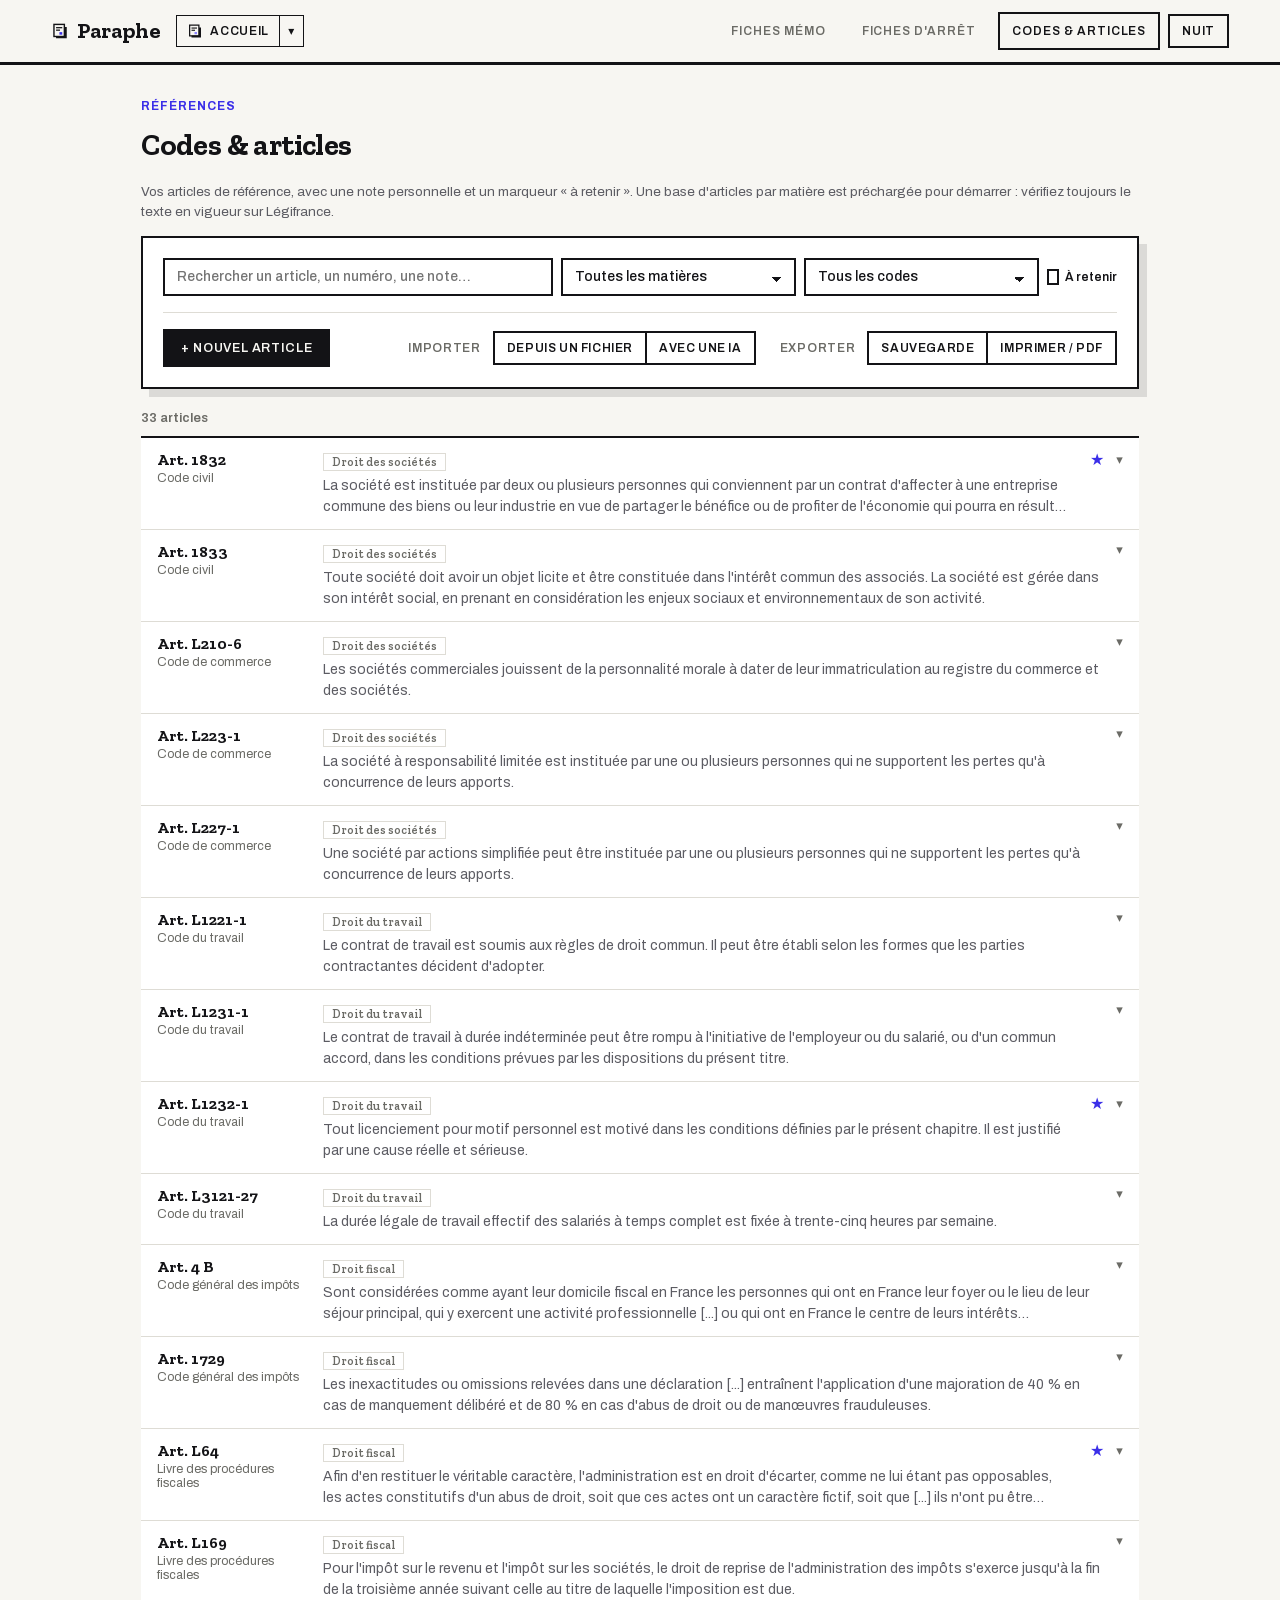
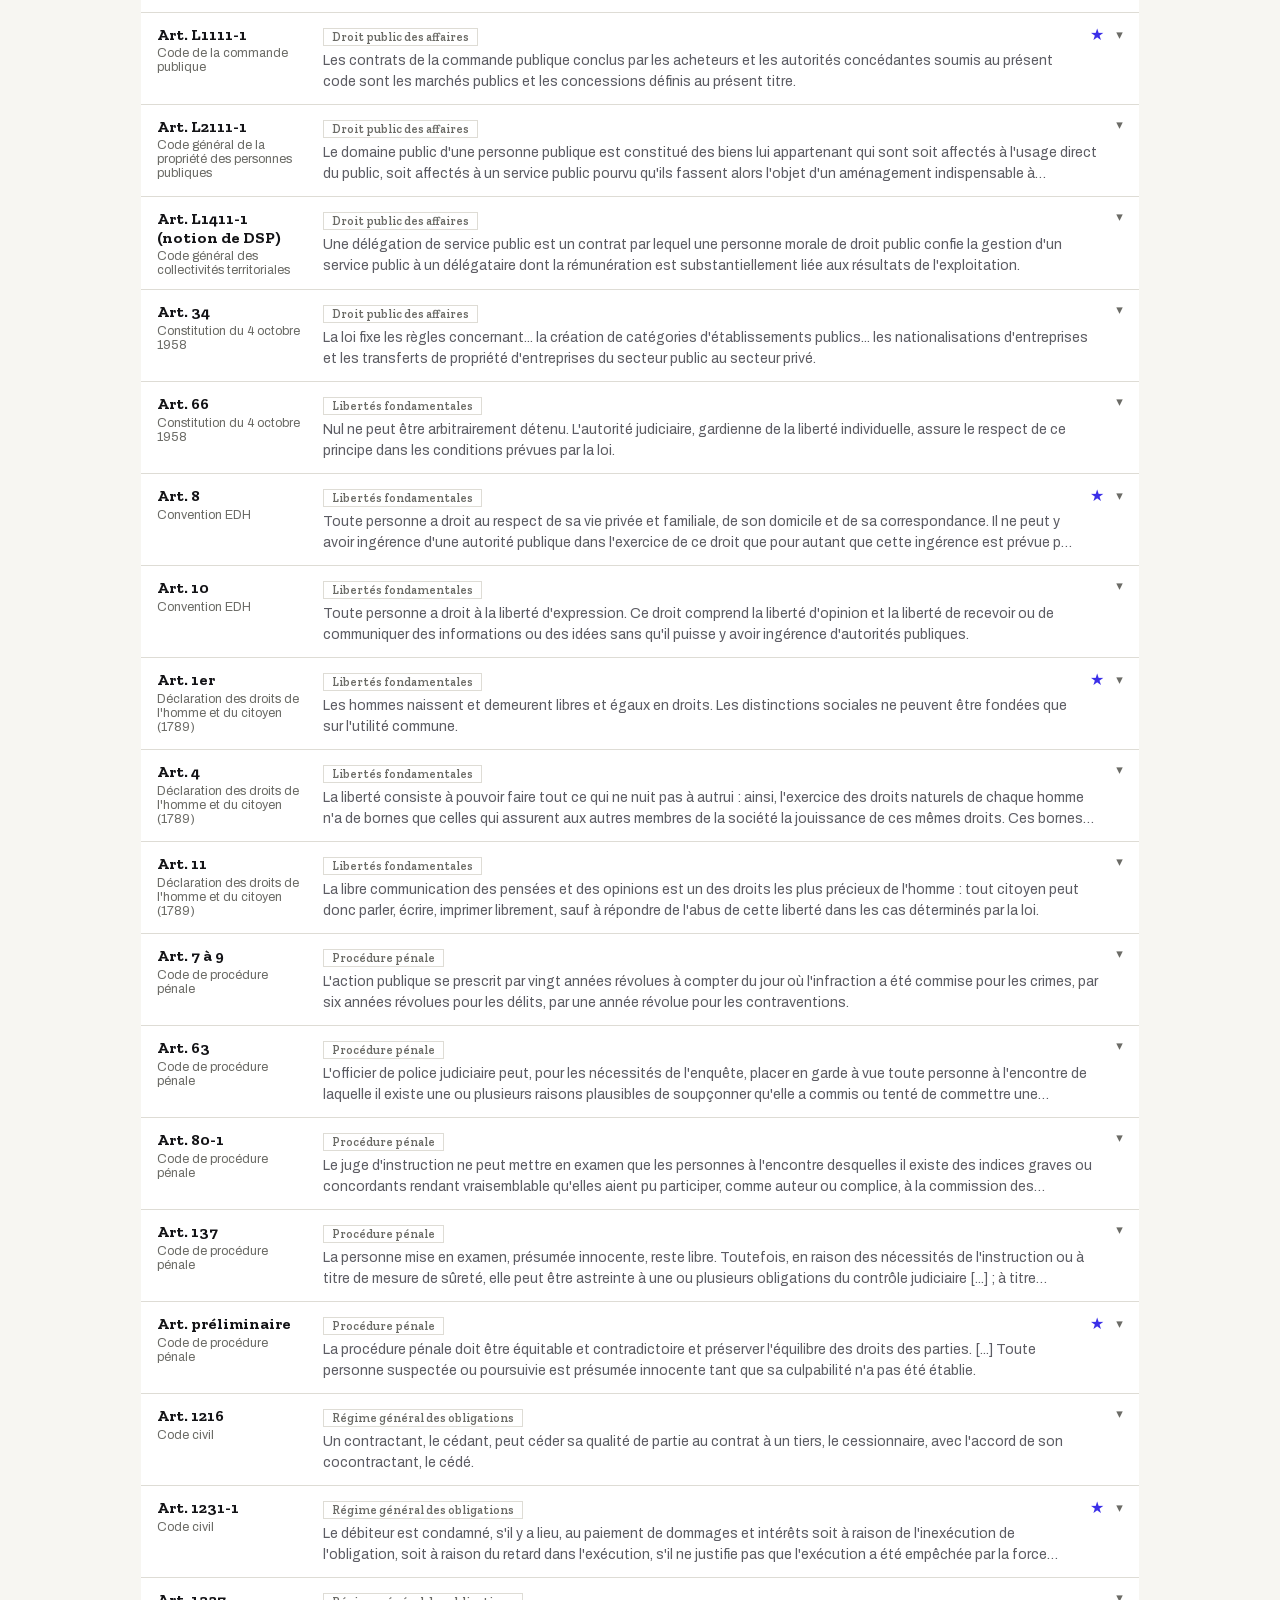
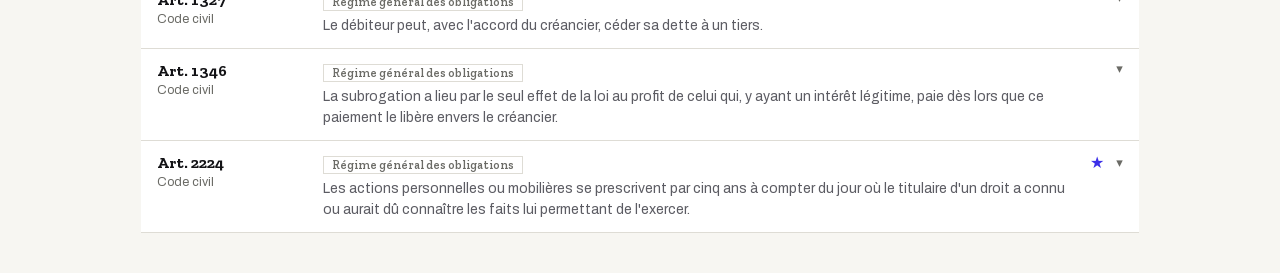
==== commit f4321c28: "Paraphe : version web à jour (1.1.2) — fiches d'arrêt L1–M2, Quantième décret 2026-741, bouton Accue" ====
--- a/codes.html
+++ b/codes.html
@@ -1,7 +1,7 @@
 <!doctype html>
 <html lang="fr">
 <head>
-<meta charset="UTF-8">
+<meta charset="UTF-8"><script src="donnees.js"></script>
 <title>Codes &amp; articles — Paraphe</title>
 <meta name="viewport" content="width=device-width, initial-scale=1">
 <link rel="apple-touch-icon" href="icons/icon-180.png">
@@ -9,7 +9,7 @@
 <meta name="apple-mobile-web-app-status-bar-style" content="black-translucent">
 <meta name="mobile-web-app-capable" content="yes">
 <meta name="theme-color" content="#131316">
-<script src="taille.js"></script><script src="navigation.js" defer></script>
+<script src="taille.js"></script><script src="clavier.js" defer></script><script src="navigation.js" defer></script>
 <link rel="stylesheet" href="fonts/fonts.css">
 <script src="pwa.js" defer></script>
 <link rel="manifest" href="manifest.json">
@@ -67,9 +67,11 @@
 <body>
 <script src="theme.js"></script>
 <header class="topnav">
-  <a class="brand" href="Hub.html"><span class="brand-mark" aria-hidden="true"><svg width="18" height="18" viewBox="0 0 32 32"><rect x="5.25" y="4.25" width="18.5" height="21.5" fill="none" stroke="currentColor" stroke-width="2.5"/><path d="M24 9h4v20H9v-4h15z" fill="currentColor"/><rect x="9" y="9" width="11" height="2.2" fill="currentColor"/><rect x="9" y="13.4" width="7" height="2.2" fill="currentColor"/><rect x="15" y="18" width="5" height="4.5" style="fill:rgb(var(--acc,59,47,232))"/></svg></span>Paraphe</a>
+  <div class="topnav-g">
+    <a class="brand" href="Hub.html"><span class="brand-mark" aria-hidden="true"><svg width="18" height="18" viewBox="0 0 32 32"><rect x="5.25" y="4.25" width="18.5" height="21.5" fill="none" stroke="currentColor" stroke-width="2.5"/><path d="M24 9h4v20H9v-4h15z" fill="currentColor"/><rect x="9" y="9" width="11" height="2.2" fill="currentColor"/><rect x="9" y="13.4" width="7" height="2.2" fill="currentColor"/><rect x="15" y="18" width="5" height="4.5" style="fill:rgb(var(--acc,59,47,232))"/></svg></span>Paraphe</a>
+    <span data-paraphe-nav></span>
+  </div>
   <nav>
-    <span data-paraphe-nav></span>
     <a href="flashcards.html">Fiches mémo</a>
     <a href="fiches-arret.html">Fiches d'arrêt</a>
     <a href="codes.html" class="active">Codes &amp; articles</a>
--- a/style.css
+++ b/style.css
@@ -85,6 +85,8 @@
   color:var(--encre);text-decoration:none;line-height:1;
 }
 header.topnav a.brand:hover{color:rgb(var(--acc))}
+/* « Accueil » toujours à gauche, à côté du nom, comme dans les autres outils */
+header.topnav .topnav-g{display:flex;align-items:center;flex-wrap:wrap;gap:var(--e2) var(--e4);min-width:0}
 .brand-mark{display:inline-flex;align-items:center;justify-content:center;flex:none;color:inherit}
 .brand-mark svg{display:block}
 
